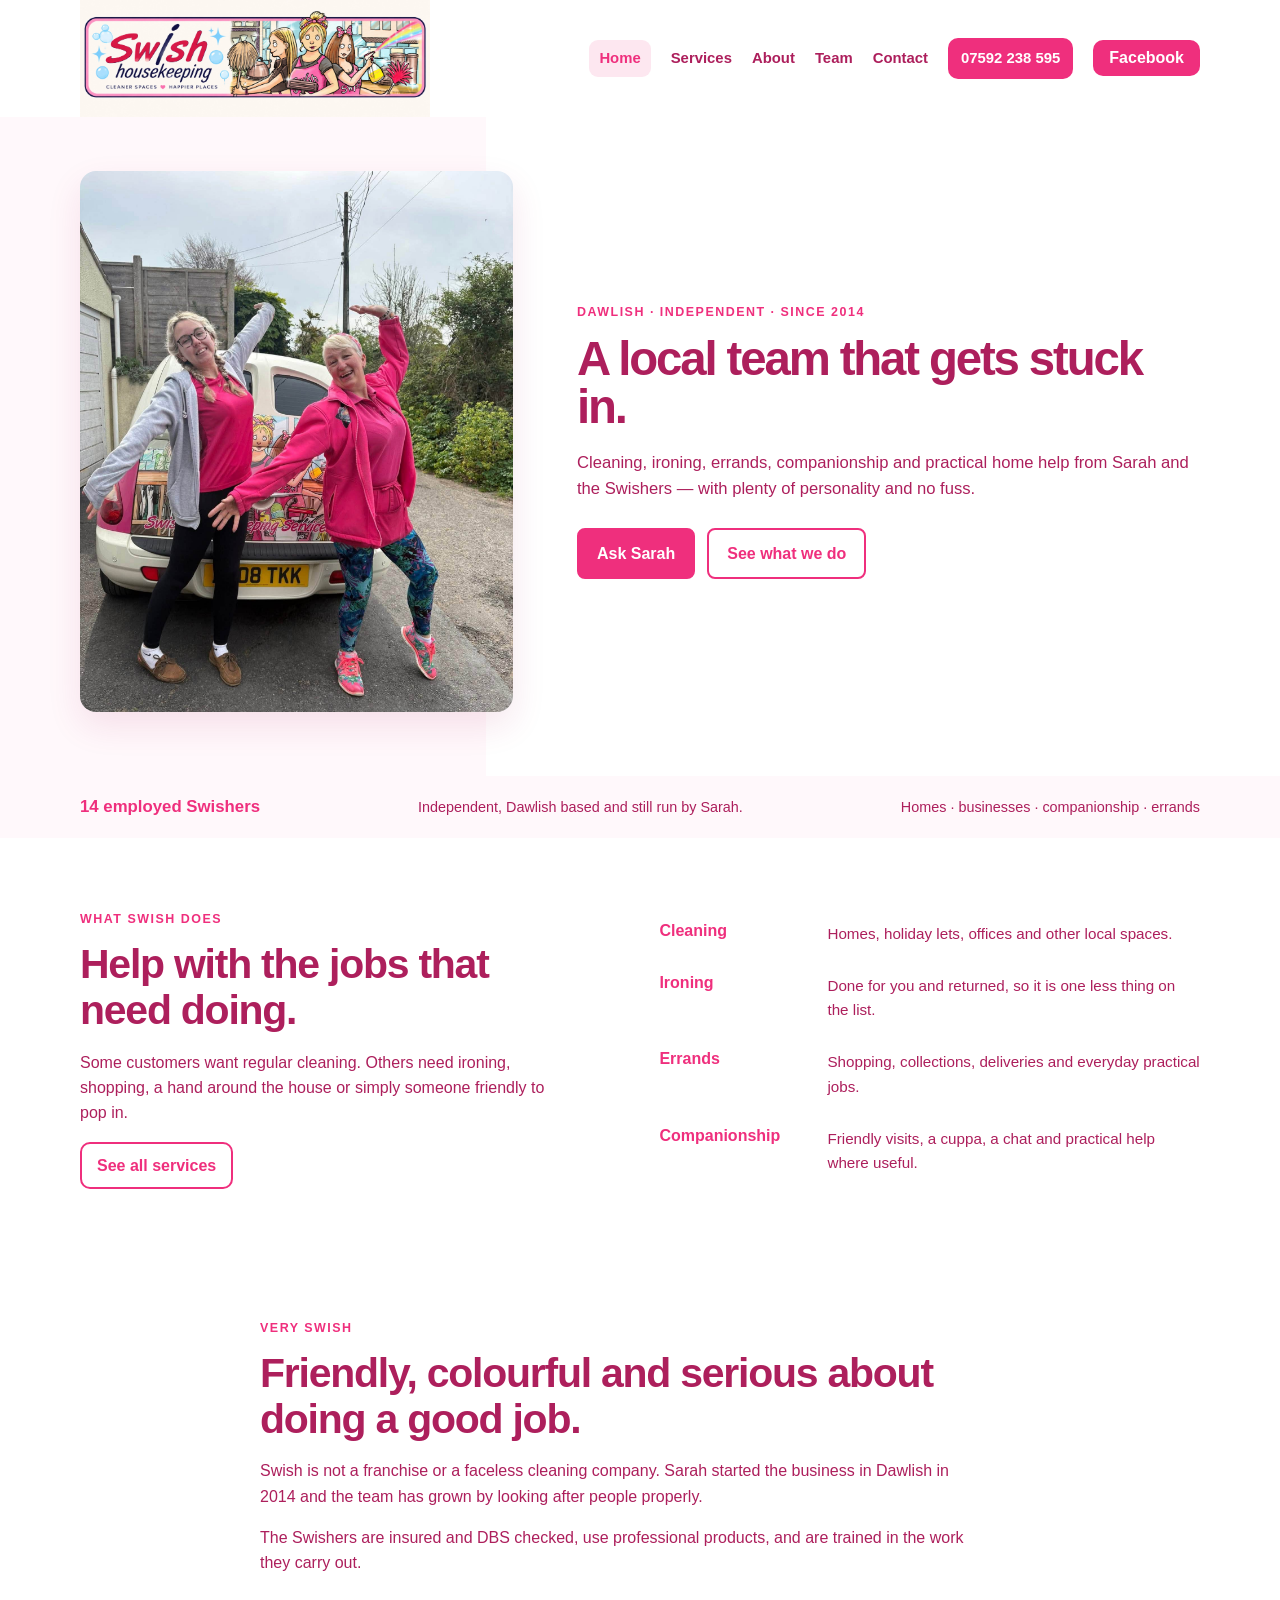
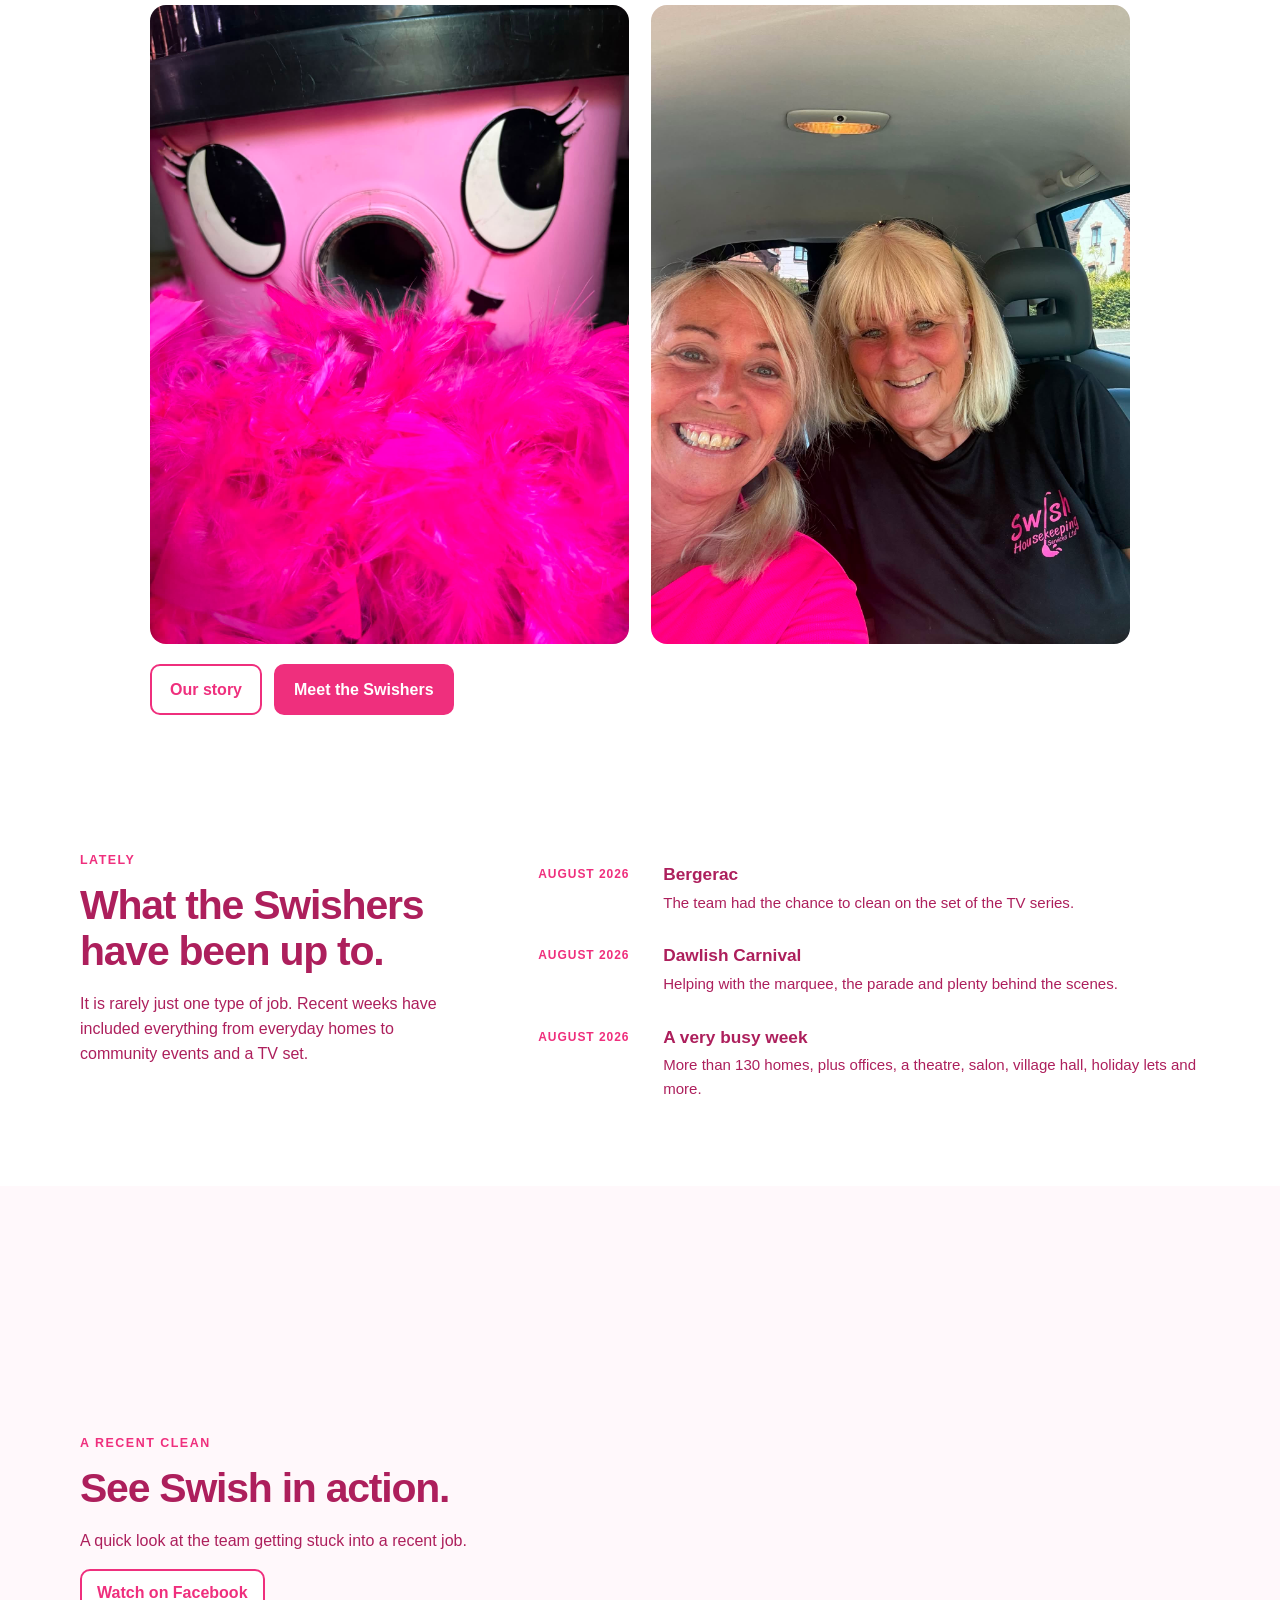
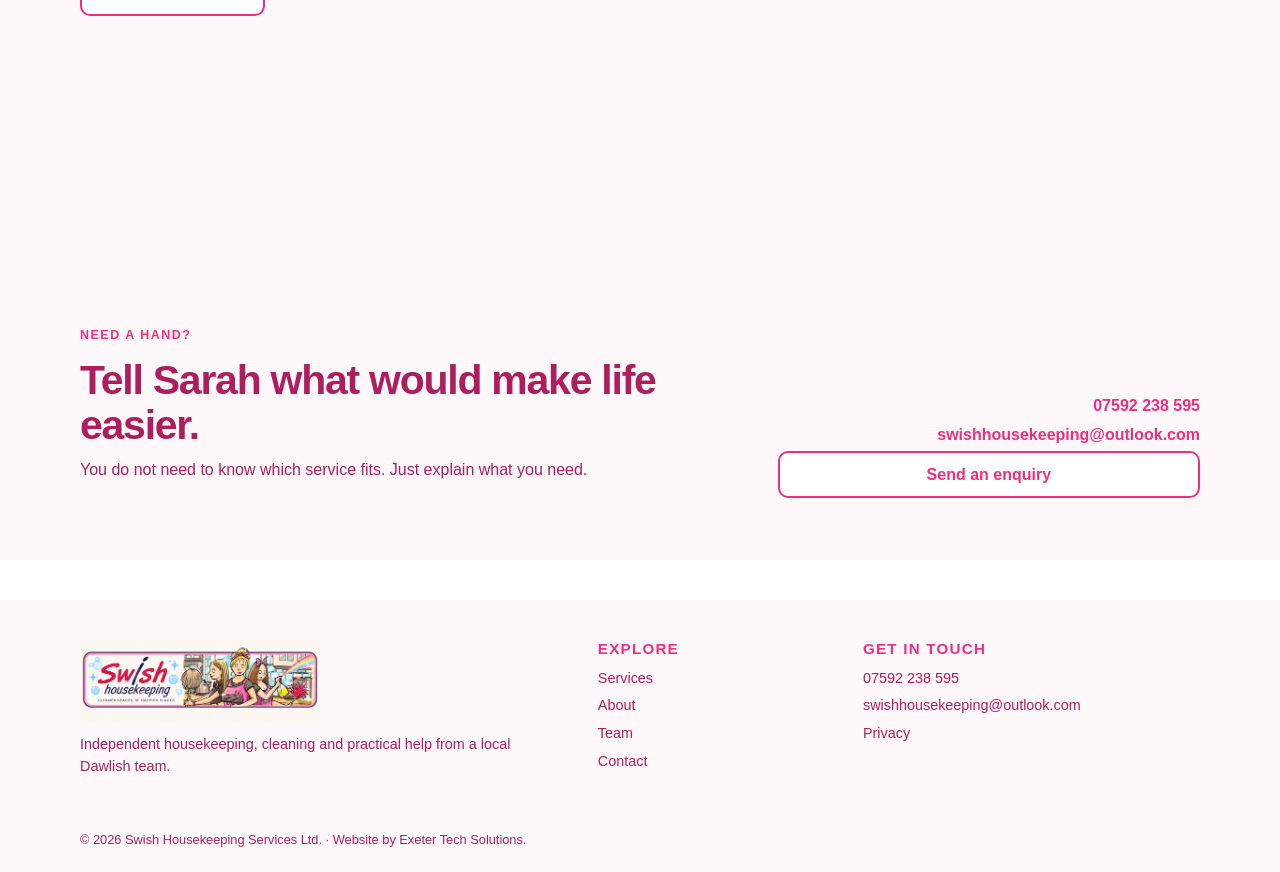
==== index.html @ 62ba0442 "Add files via upload" ====
<!doctype html><html lang="en-GB"><head><meta charset="utf-8"><meta name="viewport" content="width=device-width,initial-scale=1"><title>Swish Housekeeping | Dawlish cleaning and home help</title><meta name="description" content="Independent Dawlish housekeeping, cleaning, ironing, errands and practical home help from Sarah and the Swish team."><meta name="theme-color" content="#ef2f7d"><link rel="icon" href="assets/images/favicon.jpg" type="image/jpeg"><link rel="stylesheet" href="assets/css/styles.css?v=21"></head><body><a class="skip-link" href="#main">Skip to main content</a>
<header class="site-header"><div class="container nav-wrap"><a class="brand-mark" href="index.html" aria-label="Swish Housekeeping home"><img src="assets/images/swish-header-logo.jpg" alt="Swish Housekeeping"></a><button class="nav-toggle" type="button" aria-controls="main-menu" aria-expanded="false">Menu</button><nav class="nav-links" id="main-menu"><a aria-current="page" href="index.html">Home</a><a href="services.html">Services</a><a href="about.html">About</a><a href="team.html">Team</a><a href="contact.html">Contact</a><a class="call" href="tel:07592238595">07592 238 595</a><a class="facebook-nav" href="https://www.facebook.com/profile.php?id=100063572981256" target="_blank" rel="noopener" aria-label="Swish Housekeeping on Facebook" title="Facebook">Facebook</a></nav></div></header>
<main id="main">
<section class="hero"><div class="container hero-grid"><div class="hero-photo-wrap"><img class="hero-photo" src="assets/images/team-van.png" alt="Two Swish Housekeeping team members smiling beside the Swish van"></div><div class="hero-copy-panel"><span class="eyebrow editable">Dawlish · independent · since 2014</span><h1 class="editable">A local team that gets stuck in.</h1><p class="hero-copy editable">Cleaning, ironing, errands, companionship and practical home help from Sarah and the Swishers — with plenty of personality and no fuss.</p><div class="actions"><a class="button editable" href="contact.html">Ask Sarah</a><a class="button alt editable" href="services.html">See what we do</a></div></div></div></section>
<section class="intro-line"><div class="container intro-line-inner"><strong class="editable">14 employed Swishers</strong><span class="editable">Independent, Dawlish based and still run by Sarah.</span><span class="editable">Homes · businesses · companionship · errands</span></div></section>
<section class="section"><div class="container home-services"><div><span class="eyebrow editable">What Swish does</span><h2 class="editable">Help with the jobs that need doing.</h2><p class="editable">Some customers want regular cleaning. Others need ironing, shopping, a hand around the house or simply someone friendly to pop in.</p><a class="text-link editable" href="services.html">See all services</a></div><div class="home-services-list"><div class="home-service"><h3 class="editable">Cleaning</h3><p class="editable">Homes, holiday lets, offices and other local spaces.</p></div><div class="home-service"><h3 class="editable">Ironing</h3><p class="editable">Done for you and returned, so it is one less thing on the list.</p></div><div class="home-service"><h3 class="editable">Errands</h3><p class="editable">Shopping, collections, deliveries and everyday practical jobs.</p></div><div class="home-service"><h3 class="editable">Companionship</h3><p class="editable">Friendly visits, a cuppa, a chat and practical help where useful.</p></div></div></div></section>
<section class="personality-band"><div class="container personality-intro"><span class="eyebrow editable">Very Swish</span><h2 class="editable">Friendly, colourful and serious about doing a good job.</h2><p class="editable">Swish is not a franchise or a faceless cleaning company. Sarah started the business in Dawlish in 2014 and the team has grown by looking after people properly.</p><p class="editable">The Swishers are insured and DBS checked, use professional products, and are trained in the work they carry out.</p></div><div class="container personality-photo-pair"><figure><img src="assets/images/home-hoover-v18.jpg" alt="Swish Housekeeping's playful pink hoover character"></figure><figure><img src="assets/images/home-team-car-v18.jpg" alt="Two Swish Housekeeping team members smiling together"></figure></div><div class="container personality-actions"><a class="button alt editable" href="about.html">Our story</a><a class="button editable" href="team.html">Meet the Swishers</a></div></section>
<section class="section"><div class="container recent-wrap"><div><span class="eyebrow editable">Lately</span><h2 class="editable">What the Swishers have been up to.</h2><p class="editable">It is rarely just one type of job. Recent weeks have included everything from everyday homes to community events and a TV set.</p></div><div class="recent-list"><div class="recent-item"><time datetime="2026-08-24">August 2026</time><div><h3 class="editable">Bergerac</h3><p class="editable">The team had the chance to clean on the set of the TV series.</p></div></div><div class="recent-item"><time datetime="2026-08-21">August 2026</time><div><h3 class="editable">Dawlish Carnival</h3><p class="editable">Helping with the marquee, the parade and plenty behind the scenes.</p></div></div><div class="recent-item"><time datetime="2026-08-07">August 2026</time><div><h3 class="editable">A very busy week</h3><p class="editable">More than 130 homes, plus offices, a theatre, salon, village hall, holiday lets and more.</p></div></div></div></div></section>
<section class="section soft"><div class="container video-feature"><div><span class="eyebrow editable">A recent clean</span><h2 class="editable">See Swish in action.</h2><p class="editable">A quick look at the team getting stuck into a recent job.</p><a class="text-link" href="https://www.facebook.com/reel/1741306253791441" target="_blank" rel="noopener">Watch on Facebook</a></div><div class="video-frame"><iframe title="Swish Housekeeping recent clean on Facebook" src="https://www.facebook.com/plugins/video.php?href=https%3A%2F%2Fwww.facebook.com%2Freel%2F1741306253791441&show_text=false&width=500" loading="lazy" allow="autoplay; clipboard-write; encrypted-media; picture-in-picture; web-share" allowfullscreen></iframe></div></div></section>

<section class="home-contact"><div class="container home-contact-inner"><div><span class="eyebrow editable">Need a hand?</span><h2 class="editable">Tell Sarah what would make life easier.</h2><p class="editable">You do not need to know which service fits. Just explain what you need.</p></div><div class="home-contact-links"><a href="tel:07592238595">07592 238 595</a><a href="mailto:swishhousekeeping@outlook.com">swishhousekeeping@outlook.com</a><a class="text-link" href="contact.html">Send an enquiry</a></div></div></section>
</main><footer class="footer"><div class="container"><div class="footer-grid"><div><img class="footer-logo" src="assets/images/swish-header-logo.jpg" alt="Swish Housekeeping"><p>Independent housekeeping, cleaning and practical help from a local Dawlish team.</p></div><div><h2>Explore</h2><a href="services.html">Services</a><a href="about.html">About</a><a href="team.html">Team</a><a href="contact.html">Contact</a></div><div><h2>Get in touch</h2><a href="tel:07592238595">07592 238 595</a><a href="mailto:swishhousekeeping@outlook.com">swishhousekeeping@outlook.com</a><a href="privacy.html">Privacy</a></div></div><div class="subfooter">© <span class="year"></span> Swish Housekeeping Services Ltd. · Website by Exeter Tech Solutions.</div></div></footer><script src="assets/js/main.js"></script></body></html>
---- assets/css/styles.css ----
:root{
  --pink:#ef2f7d;
  --pink-deep:#ad1f5c;
  --pink-soft:#fde7f0;
  --pink-wash:#fff8fb;
  --white:#fff;
}
*{box-sizing:border-box}
html{scroll-behavior:smooth}
body{margin:0;background:#fff;color:var(--pink-deep);font-family:Arial,Helvetica,sans-serif;font-size:16px;line-height:1.58}
img{display:block;max-width:100%}
a{color:inherit}
button,input,select,textarea{font:inherit}
.container{width:min(1120px,calc(100% - 36px));margin:auto}
.skip-link{position:absolute;left:-9999px;top:0;background:#fff;color:var(--pink-deep);padding:.7rem 1rem;z-index:999}.skip-link:focus{left:1rem;top:1rem}

/* Header — deliberately simple and local rather than app-like */
.site-header{background:#fff;border-bottom:3px solid var(--pink)}
.nav-wrap{min-height:96px;display:flex;align-items:center;gap:34px}
.brand-mark{width:350px;max-width:36vw;flex:none}
.brand-mark img{width:100%;height:auto}
.nav-toggle{display:none;margin-left:auto;background:#fff;color:var(--pink-deep);border:2px solid var(--pink);padding:8px 11px;font-weight:700}
.nav-links{margin-left:auto;display:flex;align-items:center;gap:20px}
.nav-links a{font-size:.93rem;font-weight:700;text-decoration:none;padding:7px 0;position:relative}
.nav-links a:not(.call)::after{content:"";position:absolute;left:0;right:100%;bottom:0;height:2px;background:var(--pink);transition:right .18s ease}
.nav-links a:hover::after,.nav-links a[aria-current="page"]::after{right:0}
.nav-links .call{border-left:2px solid var(--pink);padding-left:20px;color:var(--pink)}

/* Shared type */
h1,h2,h3,p{margin-top:0}
h1,h2,h3{line-height:1.12;color:var(--pink-deep)}
h1{font-size:clamp(2.45rem,5vw,5.4rem);letter-spacing:-.045em;margin-bottom:20px}
h2{font-size:clamp(1.8rem,3.2vw,3.2rem);letter-spacing:-.03em;margin-bottom:16px}
h3{font-size:1.08rem;margin-bottom:6px}
p{margin-bottom:1rem}
.eyebrow{display:block;color:var(--pink);font-size:.78rem;font-weight:800;letter-spacing:.12em;text-transform:uppercase;margin-bottom:12px}
.text-link{display:inline-block;color:var(--pink);font-weight:800;text-decoration:none;border-bottom:2px solid var(--pink);padding-bottom:2px}
.text-link:hover{color:var(--pink-deep);border-color:var(--pink-deep)}
.button{display:inline-block;background:var(--pink);color:#fff;text-decoration:none;border:2px solid var(--pink);padding:11px 18px;font-weight:800;border-radius:0;box-shadow:none;cursor:pointer}
.button:hover{background:var(--pink-deep);border-color:var(--pink-deep)}
.button.alt{background:#fff;color:var(--pink);border-color:var(--pink)}
.actions{display:flex;flex-wrap:wrap;gap:12px;margin-top:22px}
.section{padding:72px 0}
.section.soft{background:var(--pink-wash)}
.section-rule{border-top:3px solid var(--pink)}

/* Homepage */
.hero{padding:68px 0 58px}
.hero-grid{display:grid;grid-template-columns:minmax(0,1.05fr) minmax(380px,.95fr);gap:62px;align-items:center}
.hero-copy{max-width:650px;font-size:1.05rem}
.hero-photo-wrap{position:relative;padding:0 0 28px 30px}
.hero-photo-wrap::before{content:"";position:absolute;left:0;bottom:0;width:76%;height:72%;background:var(--pink-soft);z-index:0}
.hero-photo{position:relative;z-index:1;width:100%;aspect-ratio:4/5;object-fit:cover;object-position:center 30%}
.hero-note{position:absolute;right:-14px;bottom:2px;z-index:2;background:#fff;color:var(--pink);border-bottom:4px solid var(--pink);padding:12px 14px;font-size:.83rem;font-weight:800;max-width:210px;transform:rotate(-1deg)}

.intro-line{padding:22px 0;border-top:1px solid var(--pink-soft);border-bottom:1px solid var(--pink-soft)}
.intro-line-inner{display:flex;gap:28px;justify-content:space-between;align-items:center}
.intro-line strong{font-size:1.05rem;color:var(--pink)}
.intro-line span{font-size:.9rem}

.home-services{display:grid;grid-template-columns:.78fr 1.22fr;gap:72px;align-items:start}
.home-services-list{border-top:3px solid var(--pink)}
.home-service{display:grid;grid-template-columns:150px 1fr;gap:18px;padding:18px 0;border-bottom:1px solid var(--pink-soft)}
.home-service h3{color:var(--pink);font-size:1rem}
.home-service p{margin:0;font-size:.95rem}

.personality-band{padding:0 0 72px}
.personality-grid{display:grid;grid-template-columns:1.15fr .85fr;gap:22px;align-items:stretch}
.personality-main img{width:100%;height:100%;min-height:520px;object-fit:cover;object-position:center 28%}
.personality-copy{background:var(--pink);color:#fff;padding:44px;display:flex;flex-direction:column;justify-content:center}
.personality-copy h2,.personality-copy p,.personality-copy .eyebrow{color:#fff}
.personality-copy .text-link{color:#fff;border-color:#fff;align-self:flex-start}

.recent-wrap{display:grid;grid-template-columns:1fr 1.4fr;gap:64px}
.recent-list{border-top:3px solid var(--pink)}
.recent-item{display:grid;grid-template-columns:105px 1fr;gap:20px;padding:20px 0;border-bottom:1px solid var(--pink-soft)}
.recent-item time{font-size:.75rem;text-transform:uppercase;letter-spacing:.08em;color:var(--pink);font-weight:800}
.recent-item p{margin:0;font-size:.94rem}

.video-feature{display:grid;grid-template-columns:1fr 1fr;gap:54px;align-items:center}
.video-frame{max-width:360px;margin-left:auto}
.video-frame iframe{display:block;width:100%;aspect-ratio:9/16;border:0}

.home-photos{display:grid;grid-template-columns:1.2fr .8fr .8fr;gap:12px;align-items:stretch}
.home-photos figure{margin:0;overflow:hidden}
.home-photos img{width:100%;height:360px;object-fit:cover;object-position:center 24%}
.home-photos figure:first-child img{height:100%;min-height:360px}
.home-photos-copy{margin-top:22px;display:flex;justify-content:space-between;align-items:center;gap:24px}
.home-photos-copy p{margin:0;max-width:640px}

.home-contact{padding:62px 0;border-top:3px solid var(--pink)}
.home-contact-inner{display:grid;grid-template-columns:1fr auto;gap:40px;align-items:end}
.home-contact h2{max-width:760px;margin-bottom:8px}
.home-contact-links{display:flex;flex-direction:column;gap:4px;text-align:right;font-weight:800}
.home-contact-links a{text-decoration:none;color:var(--pink)}

/* Inner pages: editorial, not boxed */
.page-intro{padding:66px 0 34px}
.page-intro .container{display:grid;grid-template-columns:190px 1fr;gap:48px}
.page-intro .eyebrow{margin-top:10px}
.page-intro h1{font-size:clamp(2.6rem,5vw,5rem);max-width:900px}
.page-intro p{font-size:1.02rem;max-width:720px}

.services-layout{display:grid;grid-template-columns:1fr 1fr;gap:70px}
.service-group{border-top:3px solid var(--pink);padding-top:16px}
.service-row{display:grid;grid-template-columns:165px 1fr;gap:18px;padding:18px 0;border-bottom:1px solid var(--pink-soft)}
.service-row h3{font-size:1rem;color:var(--pink)}
.service-row p{margin:0;font-size:.94rem}
.companion-story{display:grid;grid-template-columns:.9fr 1.1fr;gap:60px;align-items:center}
.companion-story img{width:100%;height:520px;object-fit:cover;object-position:center 24%}
.companion-copy{border-left:4px solid var(--pink);padding-left:26px}
.companion-copy ul{padding-left:1.1rem;margin-bottom:0}
.companion-copy li{margin:.45rem 0}

.about-story{display:grid;grid-template-columns:1.15fr .85fr;gap:68px;align-items:start}
.about-story img{width:100%;height:560px;object-fit:cover;object-position:center 25%}
.about-copy{padding-top:18px}
.about-copy p{font-size:1.02rem}
.standards-wrap{display:grid;grid-template-columns:.9fr 1.1fr;gap:70px}
.standards-list{border-top:3px solid var(--pink)}
.standard{padding:15px 0;border-bottom:1px solid var(--pink-soft)}
.standard strong{display:block;color:var(--pink);font-size:.95rem;margin-bottom:3px}
.standard span{font-size:.92rem}
.story-notes{display:grid;gap:28px}
.story-note{border-left:4px solid var(--pink);padding-left:20px}
.story-note strong{display:block;color:var(--pink);font-size:.78rem;text-transform:uppercase;letter-spacing:.1em;margin-bottom:6px}

.team-lead{display:grid;grid-template-columns:1fr .72fr;gap:70px;align-items:end;padding-bottom:36px}
.team-lead-photo img{width:100%;height:430px;object-fit:cover;object-position:center 20%}
.team-grid{display:grid;grid-template-columns:repeat(3,minmax(0,1fr));gap:34px 24px}
.team-person{margin:0}
.team-person img{width:100%;aspect-ratio:4/5;object-fit:cover;object-position:center 18%}
.team-person figcaption{padding-top:9px;font-size:.96rem;font-weight:800;color:var(--pink)}
.team-person:nth-child(3n+2){padding-top:36px}
.team-join{display:grid;grid-template-columns:1fr 1fr;gap:54px;align-items:center;border-top:3px solid var(--pink);padding-top:30px}
.team-join img{width:100%;height:400px;object-fit:cover;object-position:center 24%}

.contact-main{display:grid;grid-template-columns:.85fr 1.15fr;gap:80px;align-items:start}
.contact-details{border-top:3px solid var(--pink);padding-top:18px}
.contact-details h2{font-size:1.35rem;margin-bottom:5px}
.contact-details a{display:block;color:var(--pink);font-weight:800;text-decoration:none;font-size:1.05rem;margin-bottom:20px}
.contact-details p{font-size:.94rem}
.form-wrap{border-left:4px solid var(--pink);padding-left:30px}
.form{display:grid;gap:14px}.form label{display:grid;gap:6px;font-weight:700;font-size:.9rem}.form input,.form select,.form textarea{width:100%;border:0;border-bottom:2px solid var(--pink-soft);padding:11px 2px;color:var(--pink-deep);background:#fff;border-radius:0}.form input:focus,.form select:focus,.form textarea:focus{outline:none;border-color:var(--pink)}.form textarea{min-height:130px;resize:vertical}.form-note{font-size:.82rem}

.legal{max-width:820px}.legal h2{font-size:1.5rem;margin-top:28px}

/* Footer */
.footer{border-top:3px solid var(--pink);padding:40px 0 22px;margin-top:40px;background:#fff}
.footer-grid{display:grid;grid-template-columns:1.4fr .65fr 1fr;gap:46px}
.footer-logo{width:240px;margin-bottom:12px}
.footer p,.footer a{font-size:.9rem}.footer a{display:block;text-decoration:none;margin:5px 0}.footer h2{font-size:.95rem;color:var(--pink);margin-bottom:9px;text-transform:uppercase;letter-spacing:.08em}.subfooter{margin-top:28px;padding-top:16px;border-top:1px solid var(--pink-soft);font-size:.8rem}

@media(max-width:900px){
  .nav-wrap{min-height:82px}.brand-mark{width:270px;max-width:58vw}.nav-toggle{display:block}.nav-links{display:none;position:absolute;top:82px;left:18px;right:18px;background:#fff;border:2px solid var(--pink);padding:12px;flex-direction:column;align-items:stretch;gap:0;z-index:30}.nav-links.open{display:flex}.nav-links a{padding:10px;text-align:center}.nav-links .call{border-left:0;border-top:1px solid var(--pink-soft);padding-left:10px}
  .hero-grid,.home-services,.personality-grid,.recent-wrap,.video-feature,.services-layout,.companion-story,.about-story,.standards-wrap,.team-lead,.team-join,.contact-main{grid-template-columns:1fr}
  .hero-grid{gap:42px}.hero-photo-wrap{max-width:650px}.page-intro .container{grid-template-columns:1fr;gap:8px}.page-intro .eyebrow{margin-top:0}.home-photos{grid-template-columns:1fr 1fr}.home-photos figure:first-child{grid-column:span 2}.video-frame{margin:0;max-width:420px}.team-grid{grid-template-columns:repeat(2,minmax(0,1fr))}.team-person:nth-child(3n+2){padding-top:0}.team-person:nth-child(even){padding-top:28px}.footer-grid{grid-template-columns:1fr 1fr}.footer-grid>div:first-child{grid-column:span 2}.home-contact-inner{grid-template-columns:1fr}.home-contact-links{text-align:left}
}
@media(max-width:620px){
  body{font-size:15px}.container{width:min(100% - 24px,1120px)}.brand-mark{width:220px}.section{padding:52px 0}.hero{padding:46px 0 40px}.hero-grid{grid-template-columns:1fr;gap:32px}.hero-photo-wrap{padding-left:18px;padding-bottom:18px}.hero-note{right:-2px}.intro-line-inner{align-items:flex-start;flex-direction:column;gap:8px}.home-service,.service-row{grid-template-columns:1fr;gap:5px}.personality-copy{padding:30px}.recent-item{grid-template-columns:1fr;gap:5px}.home-photos{grid-template-columns:1fr}.home-photos figure:first-child{grid-column:auto}.home-photos img,.home-photos figure:first-child img{height:auto;min-height:0}.home-photos-copy{align-items:flex-start;flex-direction:column}.companion-story img,.about-story img,.team-lead-photo img,.team-join img{height:auto}.team-grid{grid-template-columns:1fr 1fr;gap:26px 12px}.team-person:nth-child(even){padding-top:18px}.contact-main{gap:48px}.form-wrap{padding-left:18px}.footer-grid{grid-template-columns:1fr}.footer-grid>div:first-child{grid-column:auto}
}


/* v12 polish — softer, friendlier and less line-heavy */
.text-link{
  display:inline-flex;
  align-items:center;
  justify-content:center;
  gap:7px;
  color:var(--pink);
  background:#fff;
  border:2px solid var(--pink);
  border-radius:10px;
  padding:9px 15px;
  font-weight:800;
  text-decoration:none;
}
.text-link:hover{background:var(--pink);color:#fff;border-color:var(--pink)}
.button{border-radius:10px;padding:11px 18px}
.button.alt{background:#fff;color:var(--pink);border-color:var(--pink)}
.actions{align-items:center}

/* Keep the header light and friendly rather than ruled */
.site-header{border-bottom:0;box-shadow:0 3px 16px rgba(239,47,125,.08)}
.nav-links a:not(.call)::after{display:none}
.nav-links a[aria-current="page"]{color:var(--pink);background:var(--pink-soft);border-radius:9px;padding:7px 10px}
.nav-links .call{border-left:0;background:var(--pink);color:#fff;padding:9px 13px;border-radius:10px}

/* Homepage */
.hero-photo-wrap{padding:0;background:transparent}
.hero-photo-wrap::before{display:none}
.hero-photo{border-radius:18px;aspect-ratio:4/5;object-position:center 28%}
.hero-note{display:none}
.intro-line{border:0;background:var(--pink-wash);padding:18px 0}
.intro-line-inner{gap:18px}
.home-services-list{border-top:0}
.home-service{border-bottom:0;padding:12px 0}
.home-service + .home-service{margin-top:4px}
.personality-main img{border-radius:16px}
.personality-copy{border-radius:16px}
.recent-list{border-top:0}
.recent-item{border-bottom:0;padding:14px 0}
.recent-item + .recent-item{margin-top:4px}
.home-contact{border-top:0;background:var(--pink-wash)}
.footer{border-top:0;background:var(--pink-wash)}
.subfooter{border-top:0;padding-top:8px}

/* Inner page intros: tighter and less formal */
.page-intro{padding:48px 0 24px}
.page-intro .container{grid-template-columns:150px 1fr;gap:30px}
.page-intro h1{font-size:clamp(2.25rem,4.2vw,4.1rem)}

/* Services: use breathing room and small pink markers instead of rules */
.services-layout{gap:54px}
.service-group{border-top:0;padding-top:0}
.service-group>.eyebrow{margin-bottom:20px}
.service-row{position:relative;display:block;border:0;padding:0 0 0 18px;margin:0 0 26px}
.service-row::before{content:"";position:absolute;left:0;top:.42rem;width:8px;height:8px;border-radius:50%;background:var(--pink)}
.service-row h3{font-size:1.02rem;margin-bottom:5px}
.service-row p{font-size:.95rem;max-width:520px}
.companion-copy{border-left:0;background:var(--pink-wash);padding:28px;border-radius:14px}
.companion-story img{border-radius:14px}

/* About: face-safe image and softer standards layout */
.about-story{align-items:center;gap:54px}
.about-story img{height:auto;aspect-ratio:4/3;object-fit:cover;object-position:center 12%;border-radius:16px}
.standards-list{border-top:0;display:grid;grid-template-columns:1fr 1fr;gap:18px 28px}
.standard{border-bottom:0;padding:0}
.story-notes{grid-template-columns:1fr 1fr;gap:20px 28px}
.story-note{border-left:0;padding-left:0}
.story-note strong{font-size:.82rem}

/* Team: compact, aligned and equal cards */
.team-section{padding-top:26px}
.team-grid{grid-template-columns:repeat(4,minmax(0,1fr));gap:22px 18px}
.team-person{margin:0;padding:0!important}
.team-person img{width:100%;aspect-ratio:4/5;object-fit:cover;object-position:center 12%;border-radius:12px;background:var(--pink-wash)}
.team-person figcaption{padding-top:7px;text-align:center;font-size:.95rem}
.team-join{border-top:0;background:var(--pink-wash);padding:28px;border-radius:16px}
.team-join img{border-radius:12px}

/* Contact: fewer rule lines */
.contact-details{border-top:0;padding-top:0}
.form-wrap{border-left:0;background:var(--pink-wash);padding:28px;border-radius:14px}
.form input,.form select,.form textarea{border:1.5px solid var(--pink-soft);border-radius:9px;padding:11px;background:#fff}
.form input:focus,.form select:focus,.form textarea:focus{border-color:var(--pink);outline:2px solid rgba(239,47,125,.08)}

@media(max-width:900px){
  .page-intro .container{grid-template-columns:1fr;gap:6px}
  .team-grid{grid-template-columns:repeat(3,minmax(0,1fr));gap:20px 14px}
  .standards-list{grid-template-columns:1fr 1fr}
  .story-notes{grid-template-columns:1fr 1fr}
  .nav-links a[aria-current="page"]{padding:10px}
}
@media(max-width:620px){
  .page-intro{padding:38px 0 18px}
  .team-grid{grid-template-columns:1fr 1fr;gap:18px 10px}
  .team-person img{aspect-ratio:4/5}
  .standards-list,.story-notes{grid-template-columns:1fr}
  .companion-copy,.form-wrap{padding:22px}
  .personality-copy{border-radius:12px}
}


/* v15 homepage composition — deliberately unlike the Exeter Tech Solutions layout */
.hero{padding:54px 0 64px;background:linear-gradient(90deg,var(--pink-wash) 0 38%,#fff 38% 100%)}
.hero-grid{grid-template-columns:minmax(330px,.88fr) minmax(0,1.12fr);gap:78px;align-items:center}
.hero-photo-wrap{max-width:470px;justify-self:start;position:relative}
.hero-photo-wrap::after{content:"";position:absolute;z-index:-1;left:-18px;bottom:-18px;width:88%;height:88%;background:var(--pink-soft);border-radius:22px}
.hero-photo{aspect-ratio:4/5;border-radius:16px;object-fit:cover;object-position:center 24%;box-shadow:0 14px 34px rgba(173,31,92,.11)}
.hero-copy-panel{max-width:560px;padding:18px 0 18px 6px}
.hero-copy-panel h1{font-size:clamp(2.55rem,4.5vw,4.9rem);max-width:9.5ch;margin-bottom:18px}
.hero-copy{max-width:520px;font-size:1.04rem}
.hero-copy-panel .actions{margin-top:26px}
.hero-copy-panel .button,.hero-copy-panel .text-link{border-radius:8px}

/* Keep the rest of the homepage from falling into a mirrored template rhythm */
.home-services{grid-template-columns:1fr 1.1fr;gap:88px}
.personality-grid{grid-template-columns:.92fr 1.08fr;gap:48px;align-items:center}
.personality-main{order:2}
.personality-copy{order:1;padding:18px 0;background:transparent}
.recent-wrap{grid-template-columns:.72fr 1.28fr;gap:86px}
.video-feature{grid-template-columns:1.12fr .88fr;gap:70px;align-items:center}
.home-contact-inner{grid-template-columns:1.2fr .8fr;gap:64px}

@media(max-width:900px){
  .hero{background:var(--pink-wash)}
  .hero-grid{grid-template-columns:1fr;gap:34px}
  .hero-photo-wrap{max-width:560px;justify-self:center}
  .hero-copy-panel{max-width:680px;padding:0}
  .hero-copy-panel h1{max-width:none}
  .personality-main,.personality-copy{order:initial}
}
@media(max-width:620px){
  .hero{padding:34px 0 46px}
  .hero-photo-wrap{max-width:100%}
  .hero-photo-wrap::after{left:-10px;bottom:-10px}
  .hero-copy-panel h1{font-size:clamp(2.2rem,12vw,3.35rem)}
}


/* v16 homepage spacing polish */
.hero-grid{grid-template-columns:minmax(300px,.82fr) minmax(0,1.18fr);gap:64px}
.hero-copy-panel{max-width:720px;padding:14px 0}
.hero-copy-panel h1{font-size:clamp(2.45rem,3.7vw,4.2rem);max-width:700px;line-height:1.02;margin-bottom:18px}
.hero-copy{max-width:680px}
.personality-band{padding:0 0 52px}
.personality-grid{grid-template-columns:.9fr 1.1fr;gap:42px;align-items:start}
.personality-main img{height:380px;min-height:0;object-fit:cover;object-position:center 28%;border-radius:14px}
.personality-copy{justify-content:flex-start;padding:8px 0 0}
.personality-copy .actions{margin-top:20px}
@media(max-width:900px){
  .hero-grid{grid-template-columns:1fr;gap:32px}
  .hero-copy-panel{max-width:760px}
  .hero-copy-panel h1{max-width:none}
  .personality-grid{grid-template-columns:1fr;gap:24px}
  .personality-main img{height:auto;aspect-ratio:16/10}
}


/* v17 — personality photo pair and proper contact form */
.personality-band{padding:58px 0 64px;background:#fff}
.personality-intro{max-width:760px;margin-bottom:30px}
.personality-intro h2{max-width:720px}
.personality-intro p{max-width:720px}
.personality-photo-pair{display:grid;grid-template-columns:1fr 1fr;gap:28px;align-items:start}
.personality-photo-pair figure{margin:0;background:var(--pink-wash);border-radius:16px;overflow:hidden}
.personality-photo-pair img{width:100%;height:auto;object-fit:contain;display:block;border-radius:16px}
.personality-actions{display:flex;gap:12px;flex-wrap:wrap;margin-top:24px}
.form-honeypot{position:absolute!important;left:-9999px!important;width:1px!important;height:1px!important;opacity:0!important}
.form .optional{font-weight:400;font-size:.88rem}
.form-status{margin:12px 0 0;font-weight:700;color:var(--pink-deep)}
.form button:disabled{opacity:.65;cursor:wait}
@media(max-width:760px){
  .personality-photo-pair{grid-template-columns:1fr;gap:18px}
  .personality-photo-pair figure{max-width:520px}
}

/* v18 — keep the personality photos together, balanced and completely visible */
.personality-photo-pair{
  display:grid;
  grid-template-columns:repeat(2,minmax(0,1fr));
  gap:22px;
  max-width:980px;
  margin-left:auto;
  margin-right:auto;
  align-items:stretch;
}
.personality-photo-pair figure{
  margin:0;
  aspect-ratio:3 / 4;
  min-width:0;
  overflow:hidden;
  border-radius:16px;
  background:var(--pink-wash);
}
.personality-photo-pair img{
  width:100%;
  height:100%;
  object-fit:contain;
  object-position:center;
  display:block;
  border-radius:0;
}
.personality-actions{
  max-width:980px;
  margin:20px auto 0;
}
@media(max-width:760px){
  .personality-photo-pair{grid-template-columns:1fr 1fr;gap:10px}
  .personality-photo-pair figure{aspect-ratio:3 / 4;border-radius:12px}
  .personality-actions{margin-top:16px}
}

/* v19 — mobile polish for the homepage contact block */
@media(max-width:620px){
  .home-contact{
    padding:42px 0 46px;
    background:var(--pink-wash);
  }
  .home-contact-inner{
    display:block;
  }
  .home-contact h2{
    font-size:clamp(1.75rem,8vw,2.3rem);
    line-height:1.08;
    margin:7px 0 10px;
    max-width:100%;
  }
  .home-contact p{
    margin:0 0 22px;
    max-width:34rem;
  }
  .home-contact-links{
    display:grid;
    grid-template-columns:1fr;
    gap:10px;
    width:100%;
    text-align:left;
  }
  .home-contact-links a{
    display:flex;
    align-items:center;
    justify-content:center;
    min-height:48px;
    width:100%;
    padding:11px 14px;
    border:2px solid var(--pink);
    border-radius:10px;
    background:#fff;
    color:var(--pink);
    font-size:.98rem;
    line-height:1.25;
    text-align:center;
    overflow-wrap:anywhere;
    word-break:break-word;
  }
  .home-contact-links a:last-child{
    background:var(--pink);
    color:#fff;
  }
}

/* Facebook link in main navigation */
.nav-links .facebook-nav{display:inline-flex;align-items:center;justify-content:center;padding:10px 16px;border-radius:10px;background:var(--pink);color:#fff;font:inherit;font-weight:800;line-height:1;text-decoration:none;white-space:nowrap}
.nav-links .facebook-nav::after{display:none!important}
.nav-links .facebook-nav:hover{transform:translateY(-1px);filter:brightness(.96);color:#fff}
@media(max-width:760px){.nav-links .facebook-nav{width:100%;min-height:42px;border-radius:10px;margin-top:4px;background:var(--pink);color:#fff;font-size:1rem}}
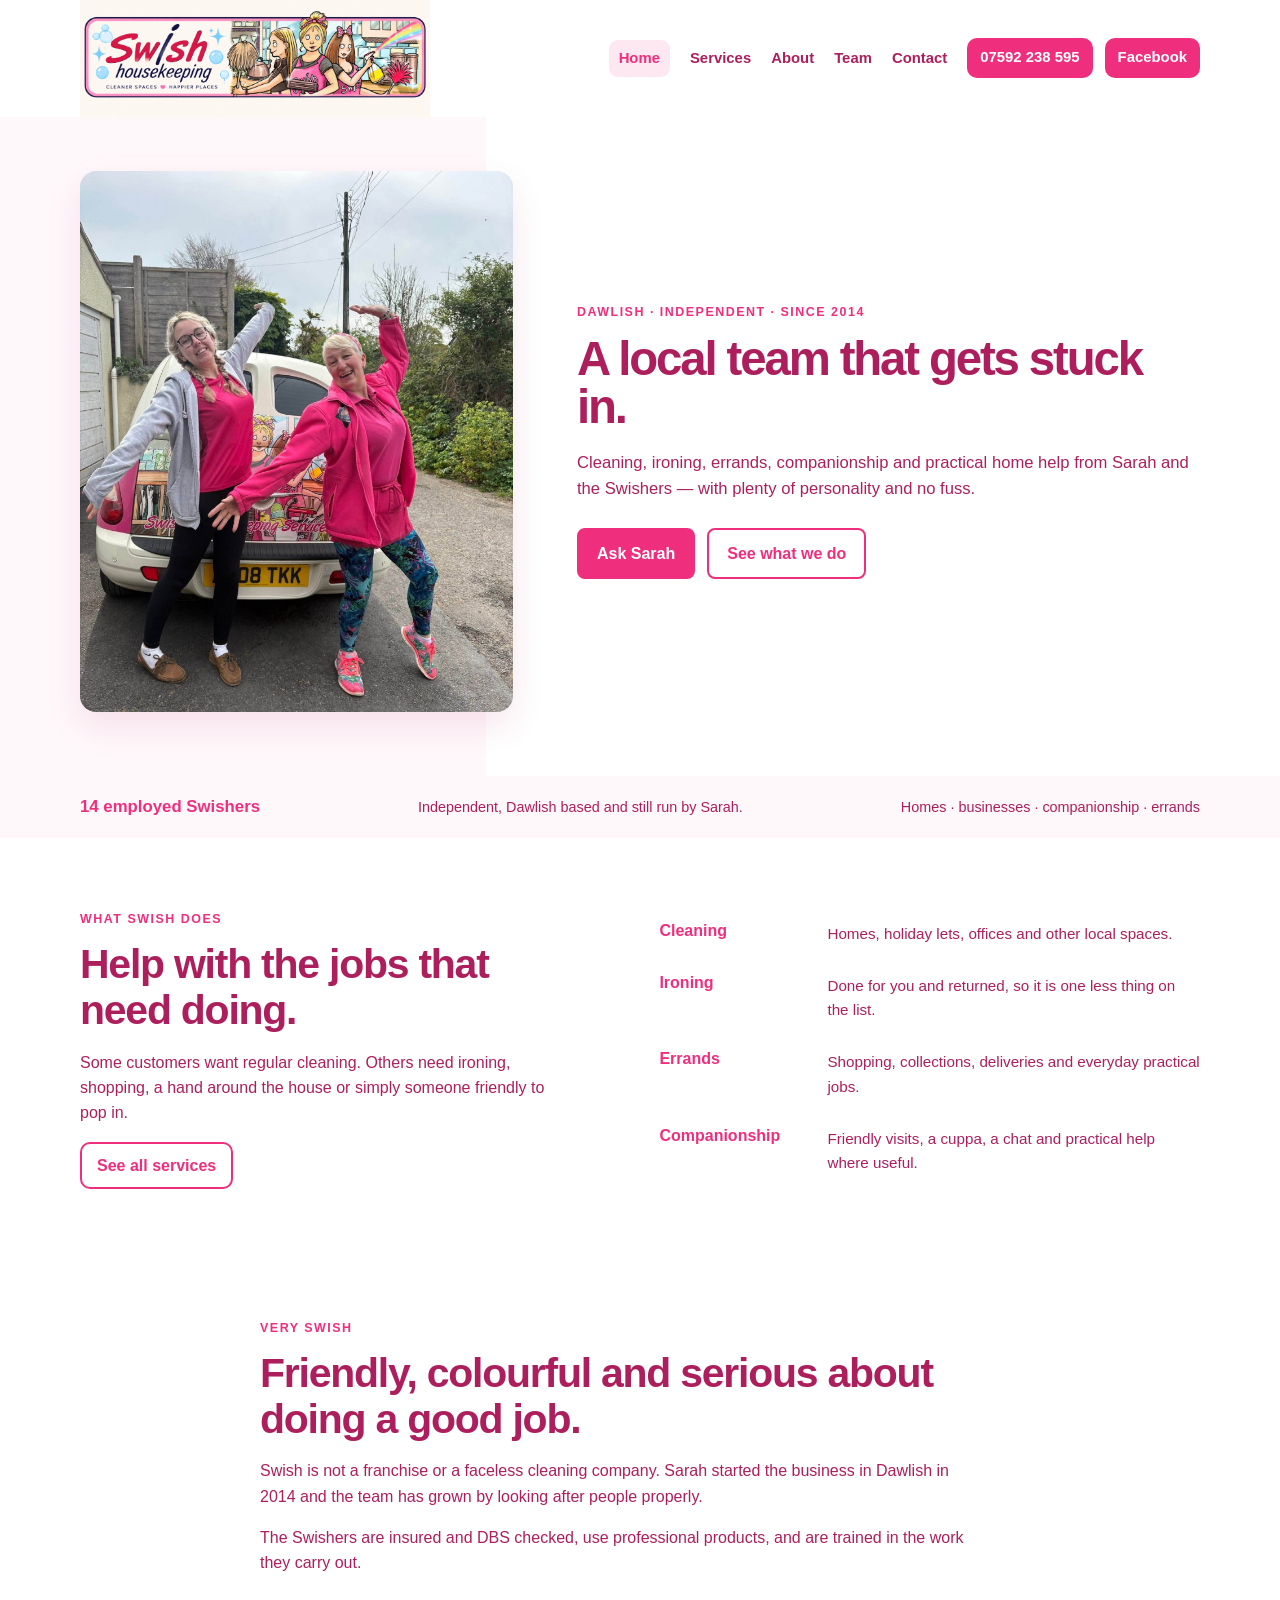
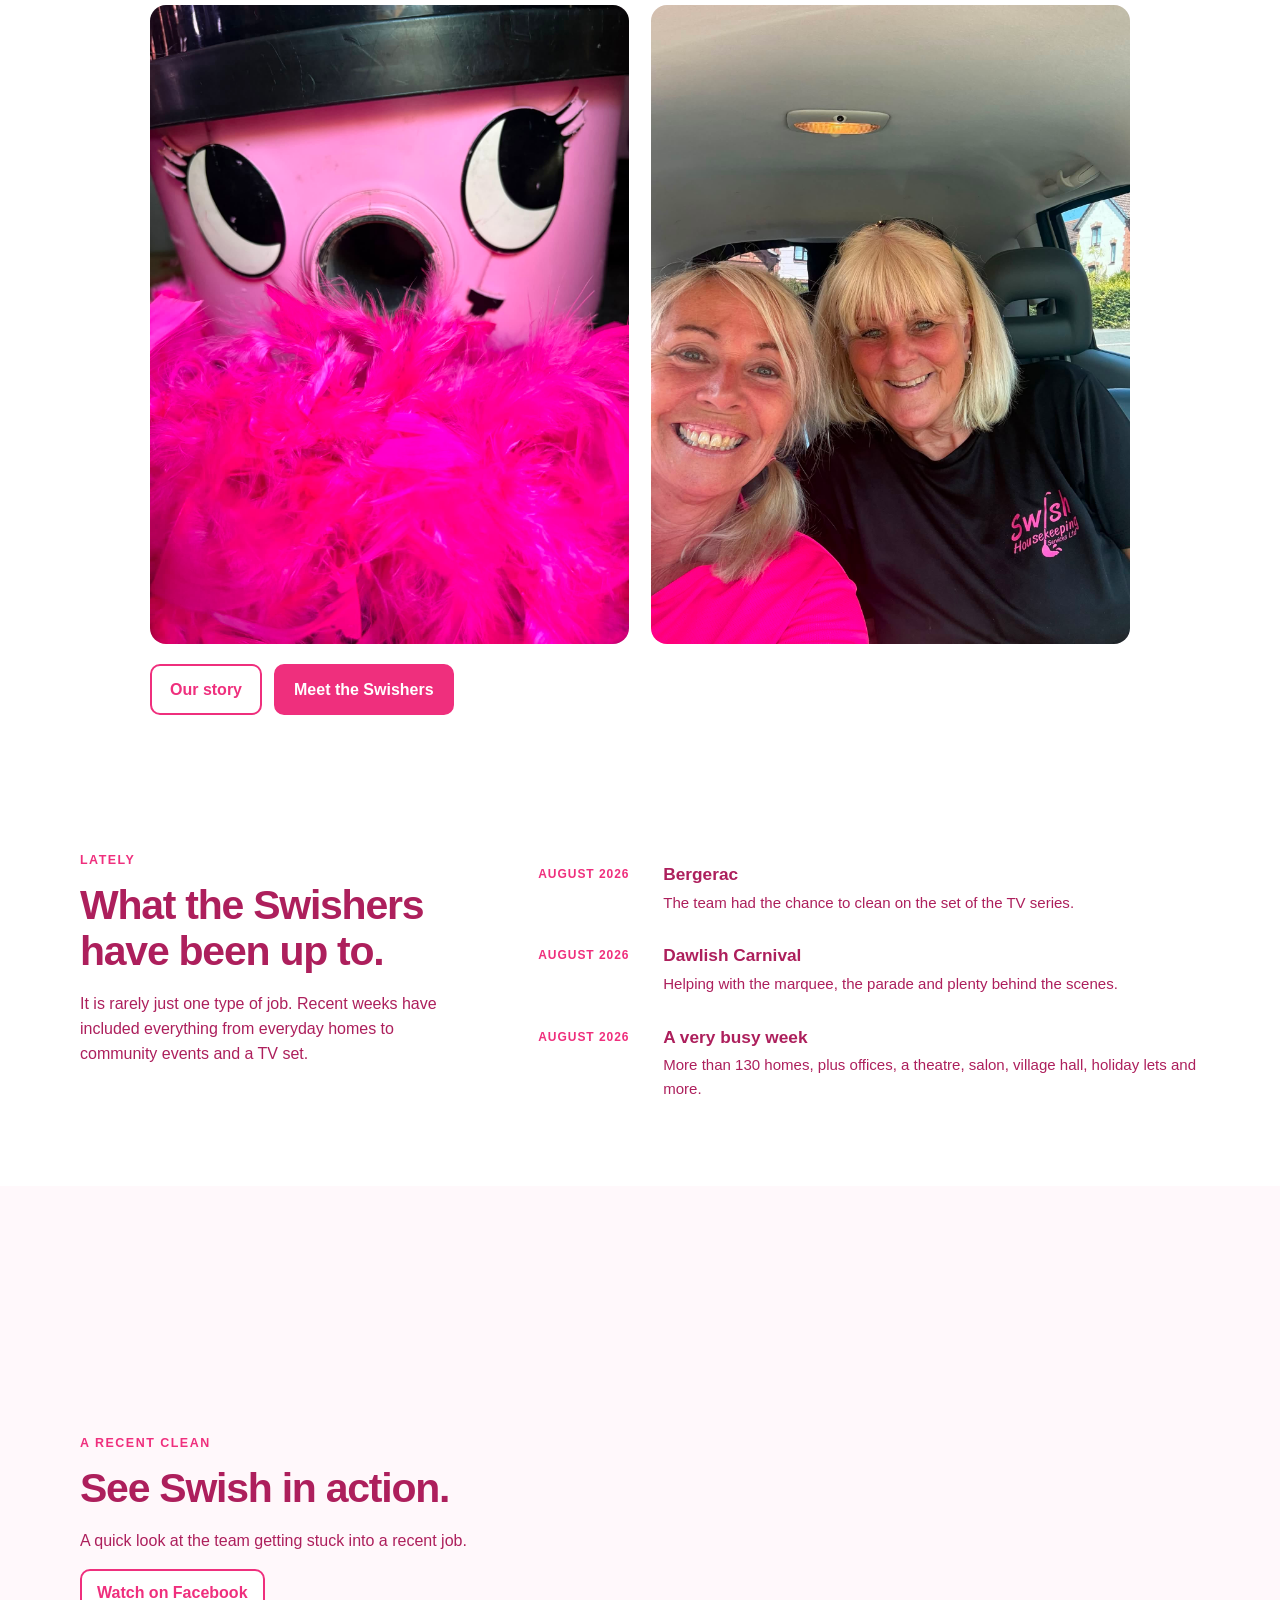
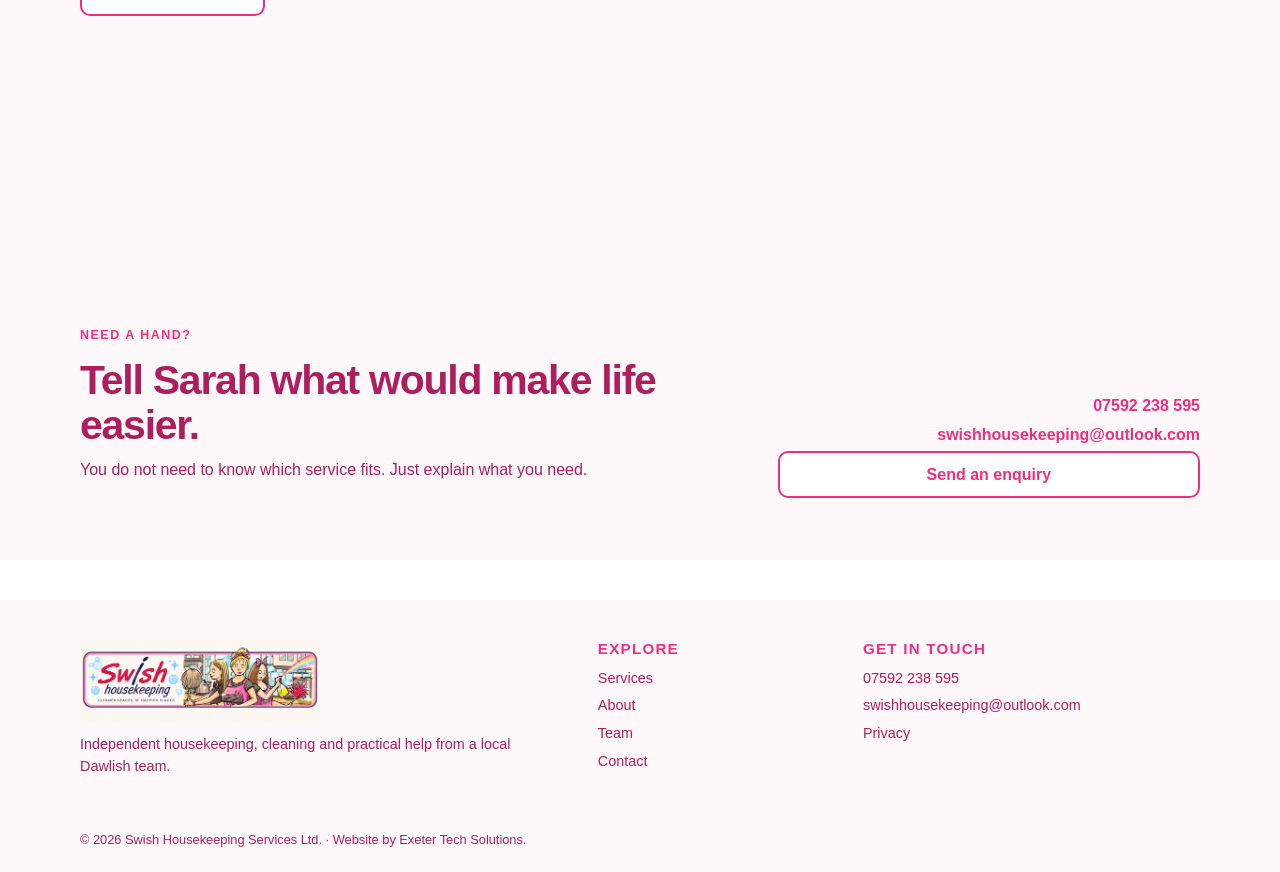
==== commit d5656a4c: "Add files via upload" ====
--- a/index.html
+++ b/index.html
@@ -1,4 +1,4 @@
-<!doctype html><html lang="en-GB"><head><meta charset="utf-8"><meta name="viewport" content="width=device-width,initial-scale=1"><title>Swish Housekeeping | Dawlish cleaning and home help</title><meta name="description" content="Independent Dawlish housekeeping, cleaning, ironing, errands and practical home help from Sarah and the Swish team."><meta name="theme-color" content="#ef2f7d"><link rel="icon" href="assets/images/favicon.jpg" type="image/jpeg"><link rel="stylesheet" href="assets/css/styles.css?v=21"></head><body><a class="skip-link" href="#main">Skip to main content</a>
+<!doctype html><html lang="en-GB"><head><meta charset="utf-8"><meta name="viewport" content="width=device-width,initial-scale=1"><title>Swish Housekeeping | Dawlish cleaning and home help</title><meta name="description" content="Independent Dawlish housekeeping, cleaning, ironing, errands and practical home help from Sarah and the Swish team."><meta name="theme-color" content="#ef2f7d"><link rel="icon" href="assets/images/favicon.jpg" type="image/jpeg"><link rel="stylesheet" href="assets/css/styles.css?v=22"></head><body><a class="skip-link" href="#main">Skip to main content</a>
 <header class="site-header"><div class="container nav-wrap"><a class="brand-mark" href="index.html" aria-label="Swish Housekeeping home"><img src="assets/images/swish-header-logo.jpg" alt="Swish Housekeeping"></a><button class="nav-toggle" type="button" aria-controls="main-menu" aria-expanded="false">Menu</button><nav class="nav-links" id="main-menu"><a aria-current="page" href="index.html">Home</a><a href="services.html">Services</a><a href="about.html">About</a><a href="team.html">Team</a><a href="contact.html">Contact</a><a class="call" href="tel:07592238595">07592 238 595</a><a class="facebook-nav" href="https://www.facebook.com/profile.php?id=100063572981256" target="_blank" rel="noopener" aria-label="Swish Housekeeping on Facebook" title="Facebook">Facebook</a></nav></div></header>
 <main id="main">
 <section class="hero"><div class="container hero-grid"><div class="hero-photo-wrap"><img class="hero-photo" src="assets/images/team-van.png" alt="Two Swish Housekeeping team members smiling beside the Swish van"></div><div class="hero-copy-panel"><span class="eyebrow editable">Dawlish · independent · since 2014</span><h1 class="editable">A local team that gets stuck in.</h1><p class="hero-copy editable">Cleaning, ironing, errands, companionship and practical home help from Sarah and the Swishers — with plenty of personality and no fuss.</p><div class="actions"><a class="button editable" href="contact.html">Ask Sarah</a><a class="button alt editable" href="services.html">See what we do</a></div></div></div></section>
--- a/assets/css/styles.css
+++ b/assets/css/styles.css
@@ -426,3 +426,35 @@
 .nav-links .facebook-nav::after{display:none!important}
 .nav-links .facebook-nav:hover{transform:translateY(-1px);filter:brightness(.96);color:#fff}
 @media(max-width:760px){.nav-links .facebook-nav{width:100%;min-height:42px;border-radius:10px;margin-top:4px;background:var(--pink);color:#fff;font-size:1rem}}
+
+/* Keep the two header contact actions visually consistent */
+.nav-links .call,
+.nav-links .facebook-nav{
+  display:inline-flex;
+  align-items:center;
+  justify-content:center;
+  min-height:40px;
+  padding:9px 13px;
+  border:0;
+  border-radius:10px;
+  background:var(--pink);
+  color:#fff;
+  font-size:.93rem;
+  font-weight:700;
+  line-height:1.2;
+  text-decoration:none;
+  white-space:nowrap;
+}
+.nav-links .facebook-nav{margin-left:-8px}
+.nav-links .call:hover,
+.nav-links .facebook-nav:hover{color:#fff;filter:brightness(.96)}
+@media(max-width:760px){
+  .nav-links .call,
+  .nav-links .facebook-nav{
+    width:100%;
+    min-height:42px;
+    margin:4px 0 0;
+    padding:10px 13px;
+    font-size:.93rem;
+  }
+}
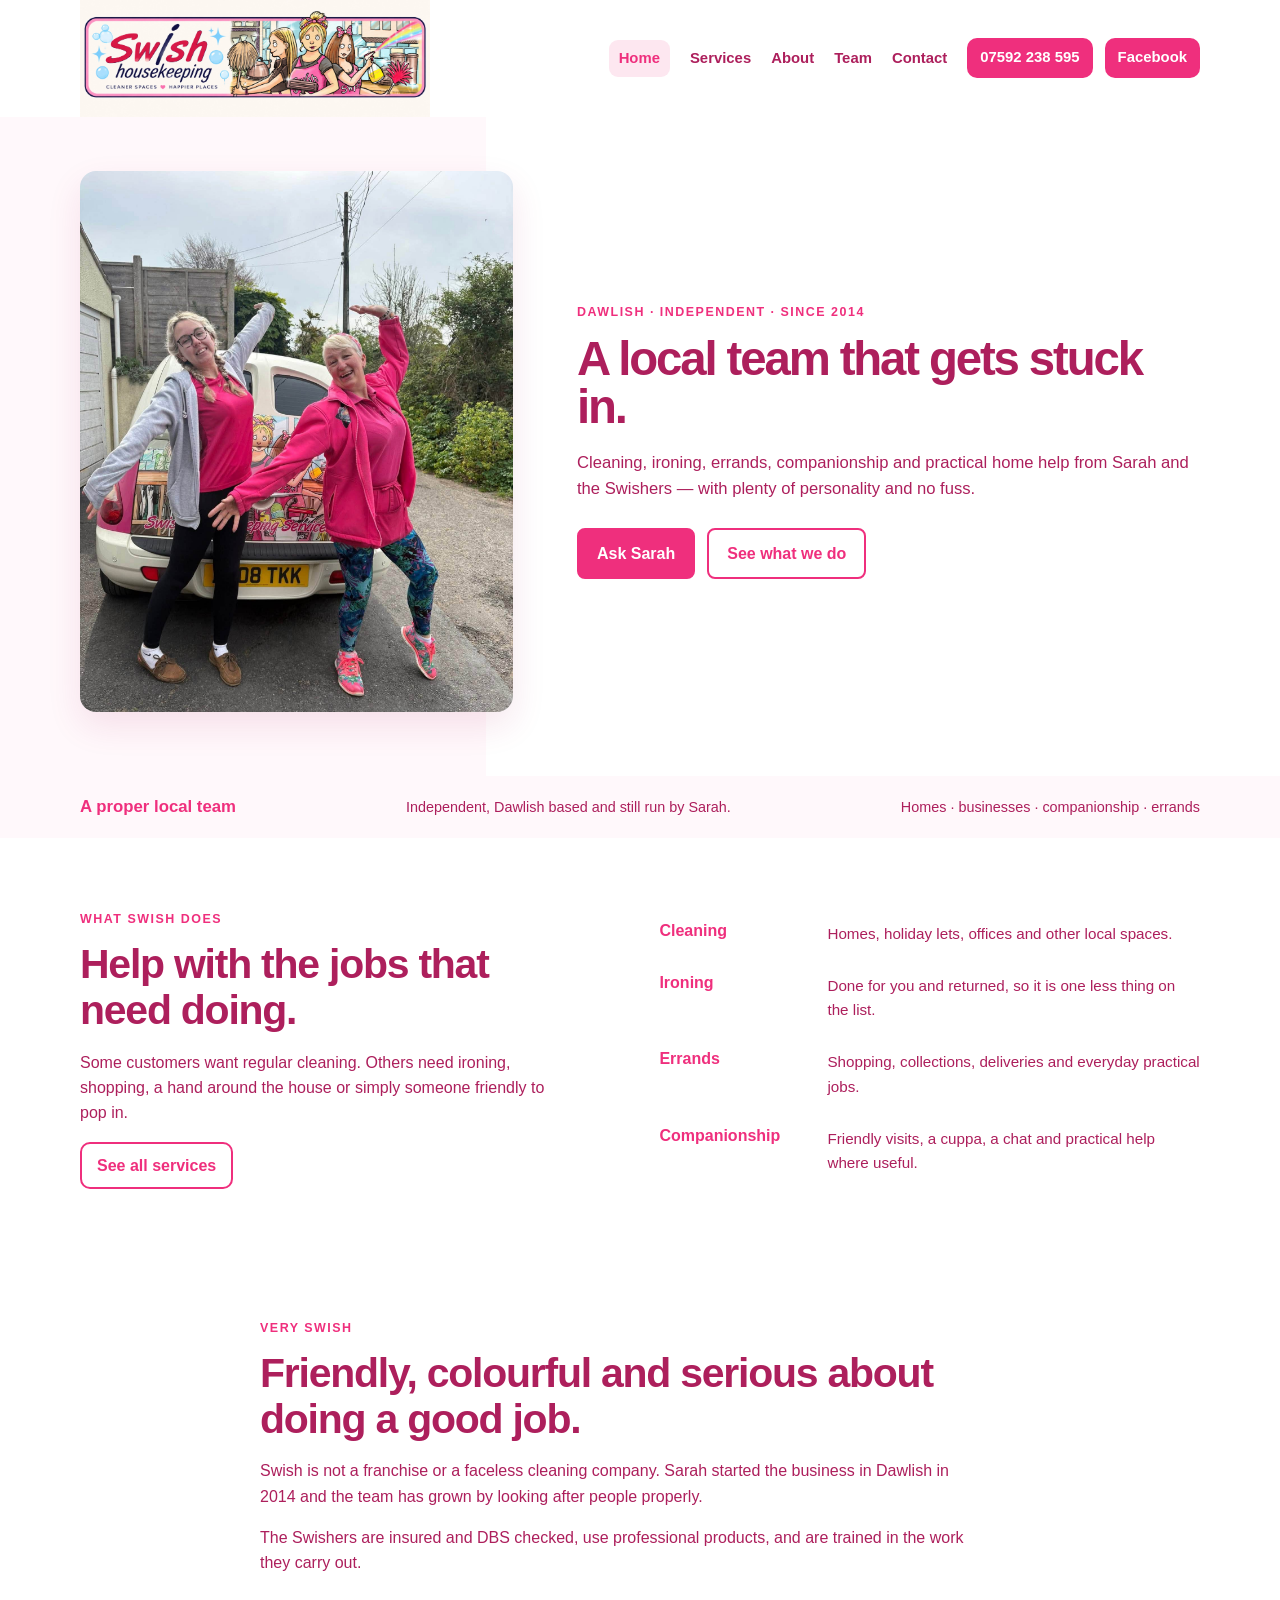
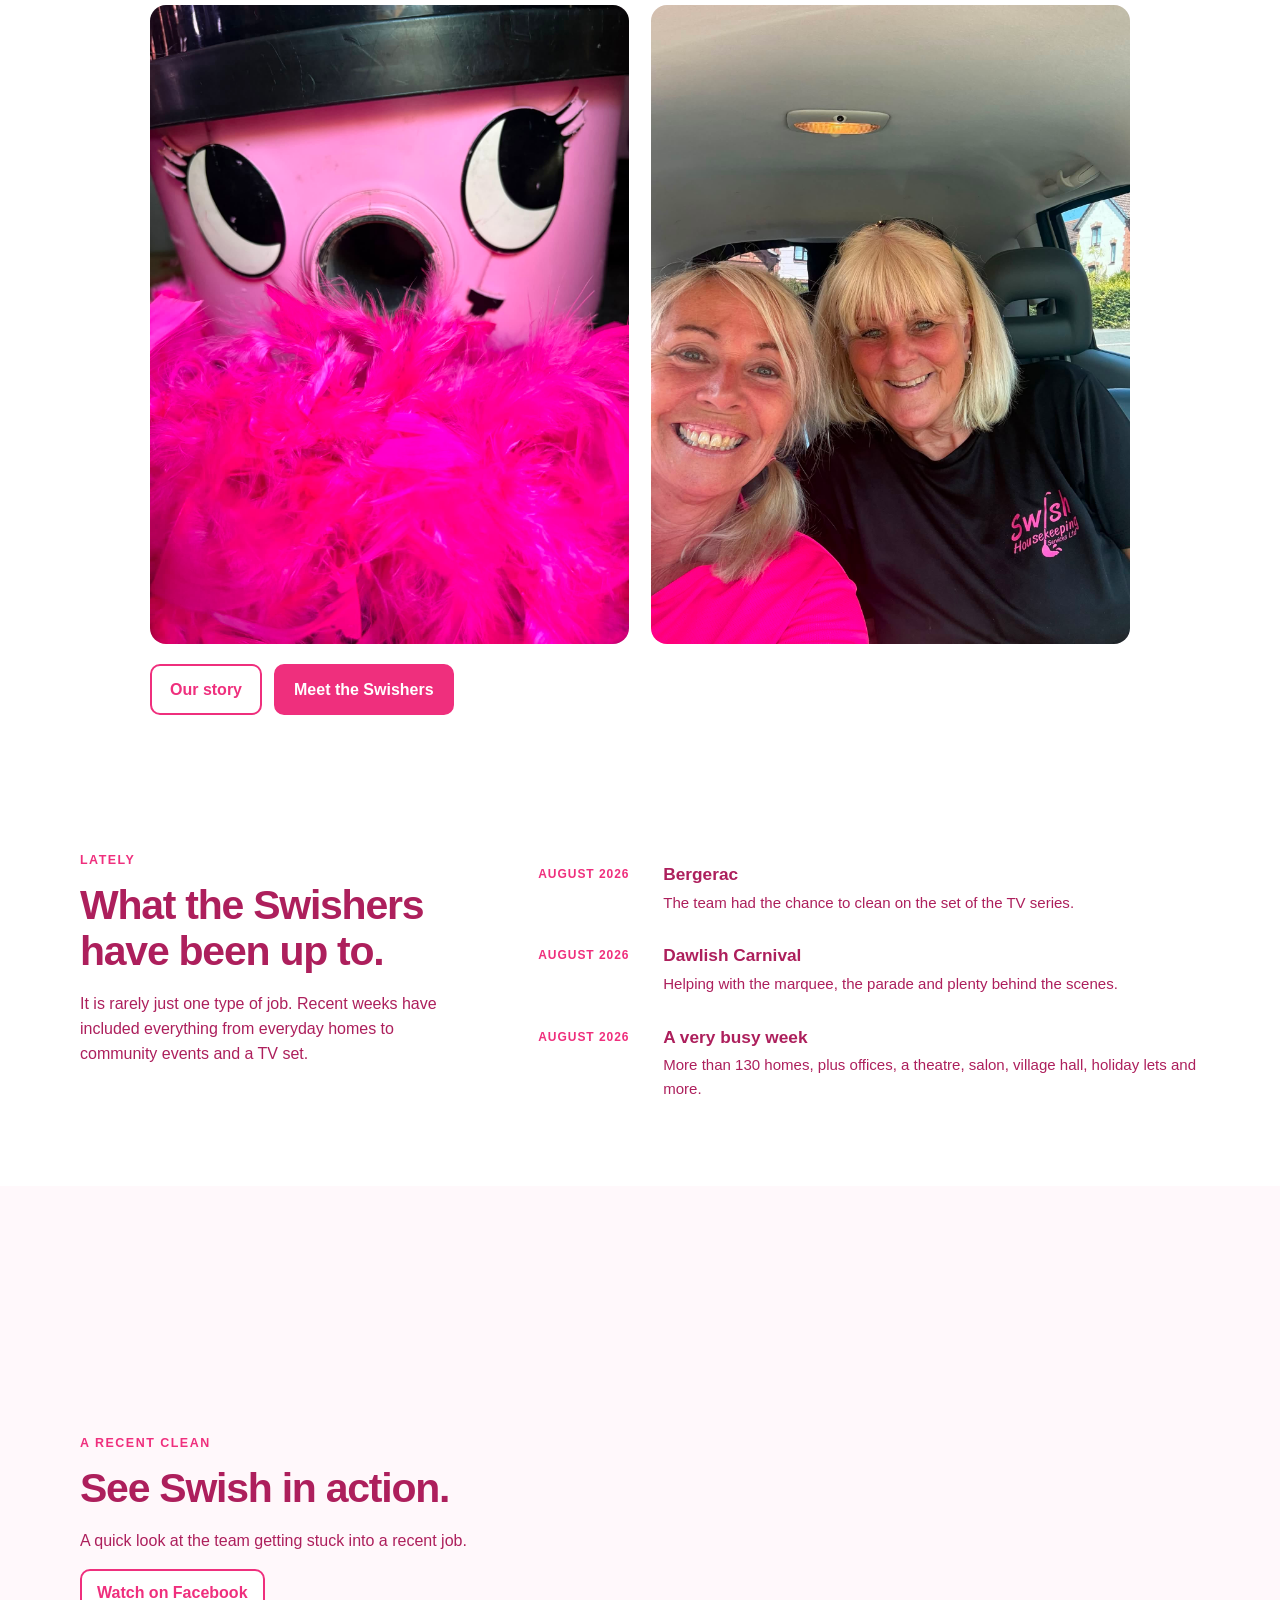
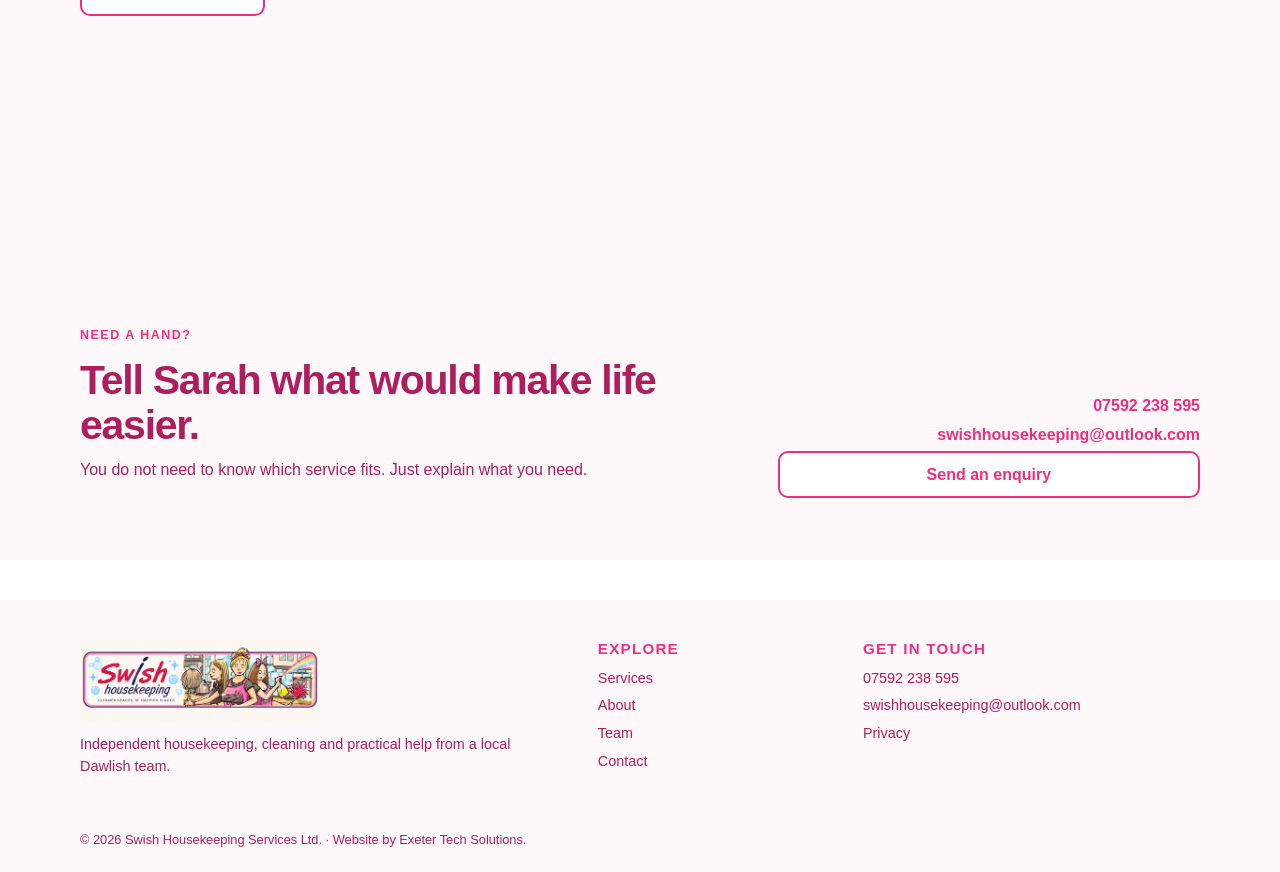
==== commit 67a7d4e0: "Add files via upload" ====
--- a/index.html
+++ b/index.html
@@ -1,8 +1,8 @@
-<!doctype html><html lang="en-GB"><head><meta charset="utf-8"><meta name="viewport" content="width=device-width,initial-scale=1"><title>Swish Housekeeping | Dawlish cleaning and home help</title><meta name="description" content="Independent Dawlish housekeeping, cleaning, ironing, errands and practical home help from Sarah and the Swish team."><meta name="theme-color" content="#ef2f7d"><link rel="icon" href="assets/images/favicon.jpg" type="image/jpeg"><link rel="stylesheet" href="assets/css/styles.css?v=22"></head><body><a class="skip-link" href="#main">Skip to main content</a>
+<!doctype html><html lang="en-GB"><head><meta charset="utf-8"><meta name="viewport" content="width=device-width,initial-scale=1"><title>Swish Housekeeping | Dawlish cleaning and home help</title><meta name="description" content="Independent Dawlish housekeeping, cleaning, ironing, errands and practical home help from Sarah and the Swish team."><meta name="theme-color" content="#ef2f7d"><link rel="icon" href="assets/images/favicon.jpg" type="image/jpeg"><link rel="stylesheet" href="assets/css/styles.css?v=24"></head><body><a class="skip-link" href="#main">Skip to main content</a>
 <header class="site-header"><div class="container nav-wrap"><a class="brand-mark" href="index.html" aria-label="Swish Housekeeping home"><img src="assets/images/swish-header-logo.jpg" alt="Swish Housekeeping"></a><button class="nav-toggle" type="button" aria-controls="main-menu" aria-expanded="false">Menu</button><nav class="nav-links" id="main-menu"><a aria-current="page" href="index.html">Home</a><a href="services.html">Services</a><a href="about.html">About</a><a href="team.html">Team</a><a href="contact.html">Contact</a><a class="call" href="tel:07592238595">07592 238 595</a><a class="facebook-nav" href="https://www.facebook.com/profile.php?id=100063572981256" target="_blank" rel="noopener" aria-label="Swish Housekeeping on Facebook" title="Facebook">Facebook</a></nav></div></header>
 <main id="main">
 <section class="hero"><div class="container hero-grid"><div class="hero-photo-wrap"><img class="hero-photo" src="assets/images/team-van.png" alt="Two Swish Housekeeping team members smiling beside the Swish van"></div><div class="hero-copy-panel"><span class="eyebrow editable">Dawlish · independent · since 2014</span><h1 class="editable">A local team that gets stuck in.</h1><p class="hero-copy editable">Cleaning, ironing, errands, companionship and practical home help from Sarah and the Swishers — with plenty of personality and no fuss.</p><div class="actions"><a class="button editable" href="contact.html">Ask Sarah</a><a class="button alt editable" href="services.html">See what we do</a></div></div></div></section>
-<section class="intro-line"><div class="container intro-line-inner"><strong class="editable">14 employed Swishers</strong><span class="editable">Independent, Dawlish based and still run by Sarah.</span><span class="editable">Homes · businesses · companionship · errands</span></div></section>
+<section class="intro-line"><div class="container intro-line-inner"><strong class="editable">A proper local team</strong><span class="editable">Independent, Dawlish based and still run by Sarah.</span><span class="editable">Homes · businesses · companionship · errands</span></div></section>
 <section class="section"><div class="container home-services"><div><span class="eyebrow editable">What Swish does</span><h2 class="editable">Help with the jobs that need doing.</h2><p class="editable">Some customers want regular cleaning. Others need ironing, shopping, a hand around the house or simply someone friendly to pop in.</p><a class="text-link editable" href="services.html">See all services</a></div><div class="home-services-list"><div class="home-service"><h3 class="editable">Cleaning</h3><p class="editable">Homes, holiday lets, offices and other local spaces.</p></div><div class="home-service"><h3 class="editable">Ironing</h3><p class="editable">Done for you and returned, so it is one less thing on the list.</p></div><div class="home-service"><h3 class="editable">Errands</h3><p class="editable">Shopping, collections, deliveries and everyday practical jobs.</p></div><div class="home-service"><h3 class="editable">Companionship</h3><p class="editable">Friendly visits, a cuppa, a chat and practical help where useful.</p></div></div></div></section>
 <section class="personality-band"><div class="container personality-intro"><span class="eyebrow editable">Very Swish</span><h2 class="editable">Friendly, colourful and serious about doing a good job.</h2><p class="editable">Swish is not a franchise or a faceless cleaning company. Sarah started the business in Dawlish in 2014 and the team has grown by looking after people properly.</p><p class="editable">The Swishers are insured and DBS checked, use professional products, and are trained in the work they carry out.</p></div><div class="container personality-photo-pair"><figure><img src="assets/images/home-hoover-v18.jpg" alt="Swish Housekeeping's playful pink hoover character"></figure><figure><img src="assets/images/home-team-car-v18.jpg" alt="Two Swish Housekeeping team members smiling together"></figure></div><div class="container personality-actions"><a class="button alt editable" href="about.html">Our story</a><a class="button editable" href="team.html">Meet the Swishers</a></div></section>
 <section class="section"><div class="container recent-wrap"><div><span class="eyebrow editable">Lately</span><h2 class="editable">What the Swishers have been up to.</h2><p class="editable">It is rarely just one type of job. Recent weeks have included everything from everyday homes to community events and a TV set.</p></div><div class="recent-list"><div class="recent-item"><time datetime="2026-08-24">August 2026</time><div><h3 class="editable">Bergerac</h3><p class="editable">The team had the chance to clean on the set of the TV series.</p></div></div><div class="recent-item"><time datetime="2026-08-21">August 2026</time><div><h3 class="editable">Dawlish Carnival</h3><p class="editable">Helping with the marquee, the parade and plenty behind the scenes.</p></div></div><div class="recent-item"><time datetime="2026-08-07">August 2026</time><div><h3 class="editable">A very busy week</h3><p class="editable">More than 130 homes, plus offices, a theatre, salon, village hall, holiday lets and more.</p></div></div></div></div></section>
--- a/assets/css/styles.css
+++ b/assets/css/styles.css
@@ -458,3 +458,6 @@
     font-size:.93rem;
   }
 }
+
+/* Team photo placeholder for new starters awaiting a photo */
+.team-photo-placeholder{width:100%;aspect-ratio:4/5;border-radius:12px;background:var(--pink-wash);display:flex;align-items:center;justify-content:center;text-align:center;padding:20px;color:var(--pink);font-weight:700;font-size:.9rem}
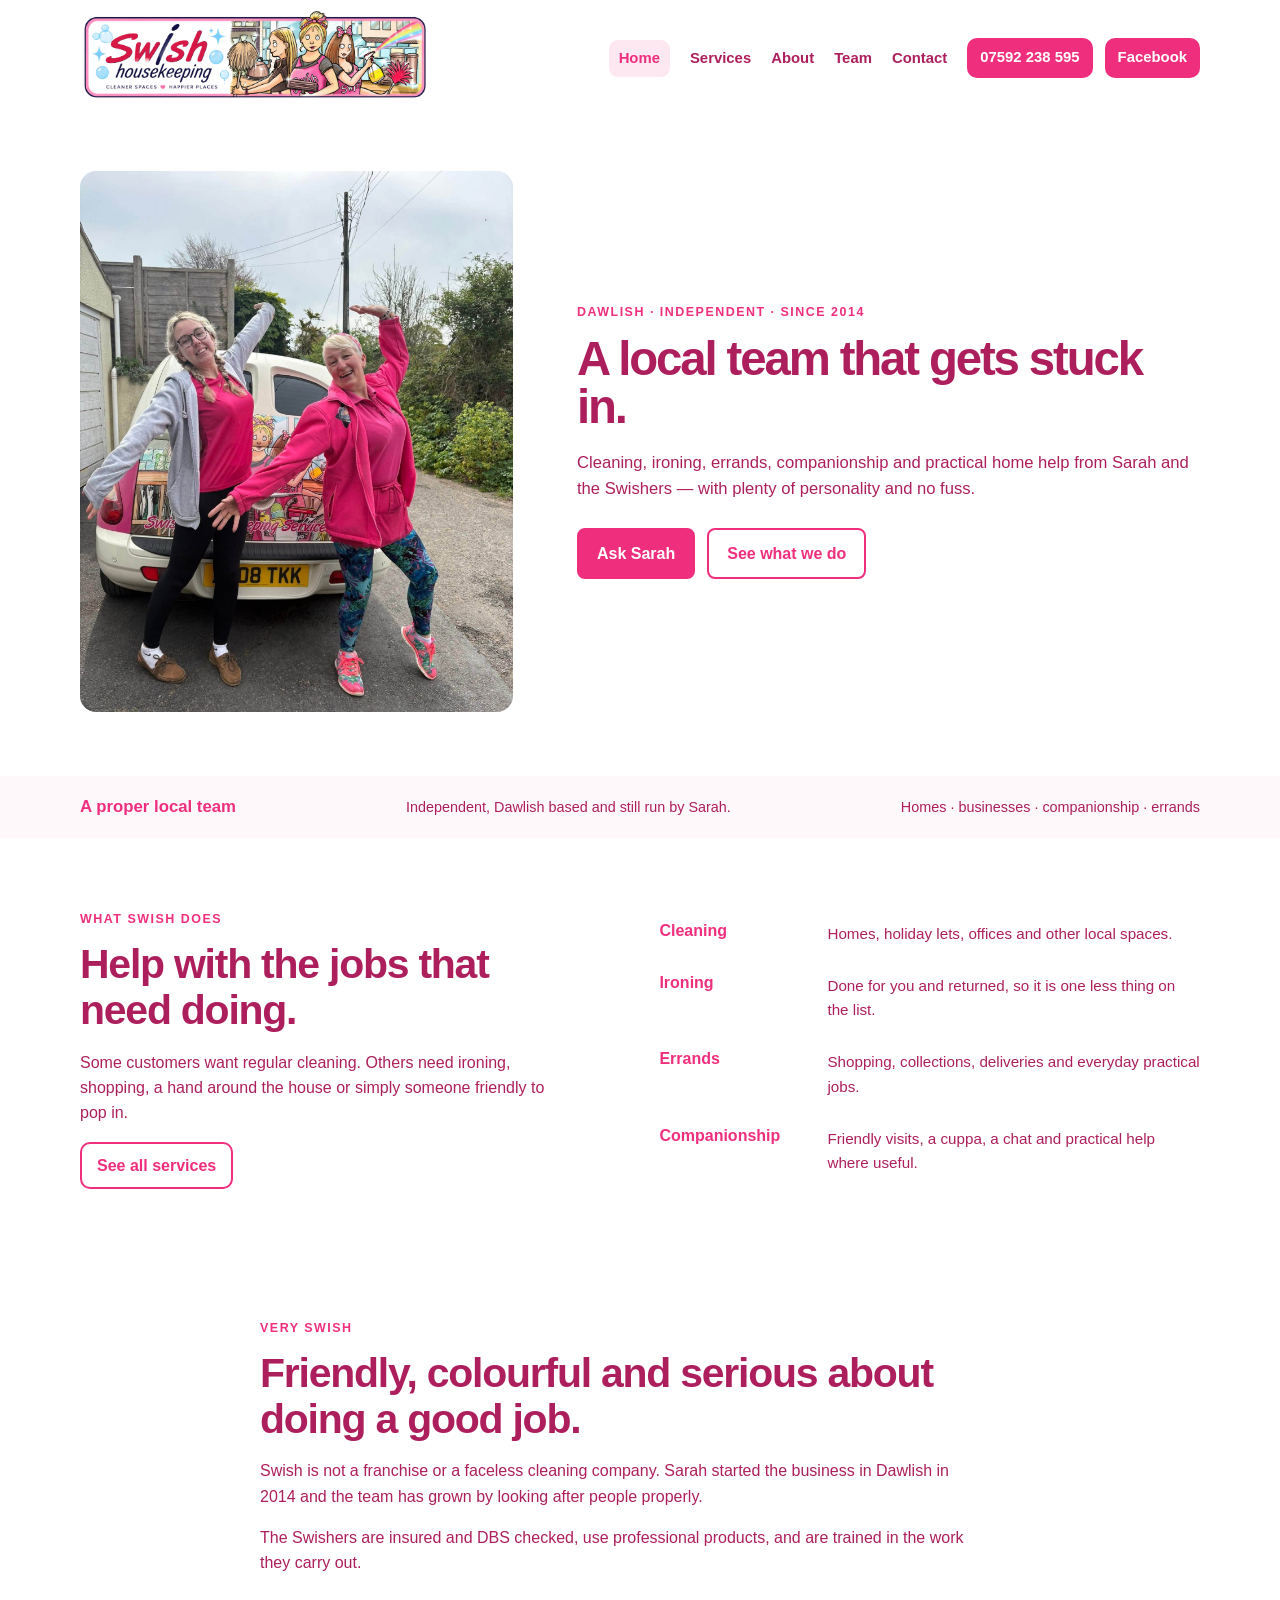
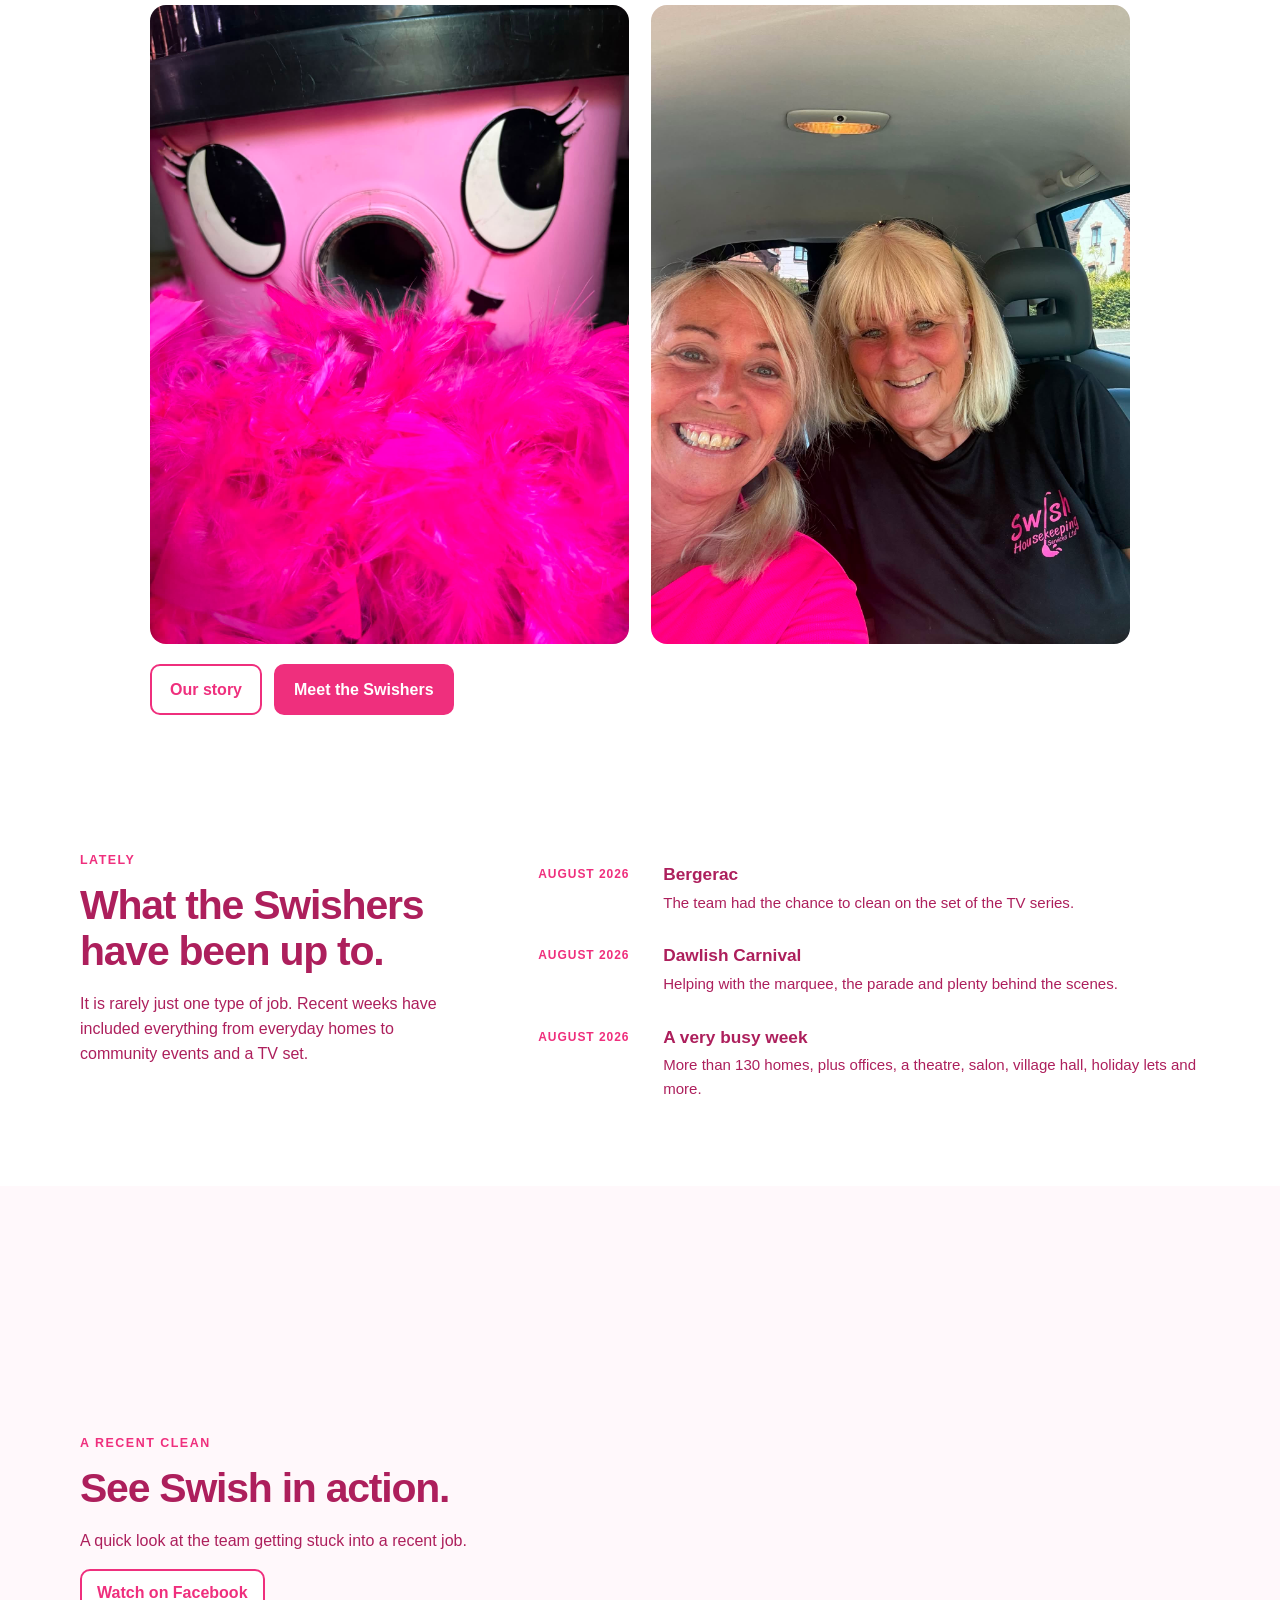
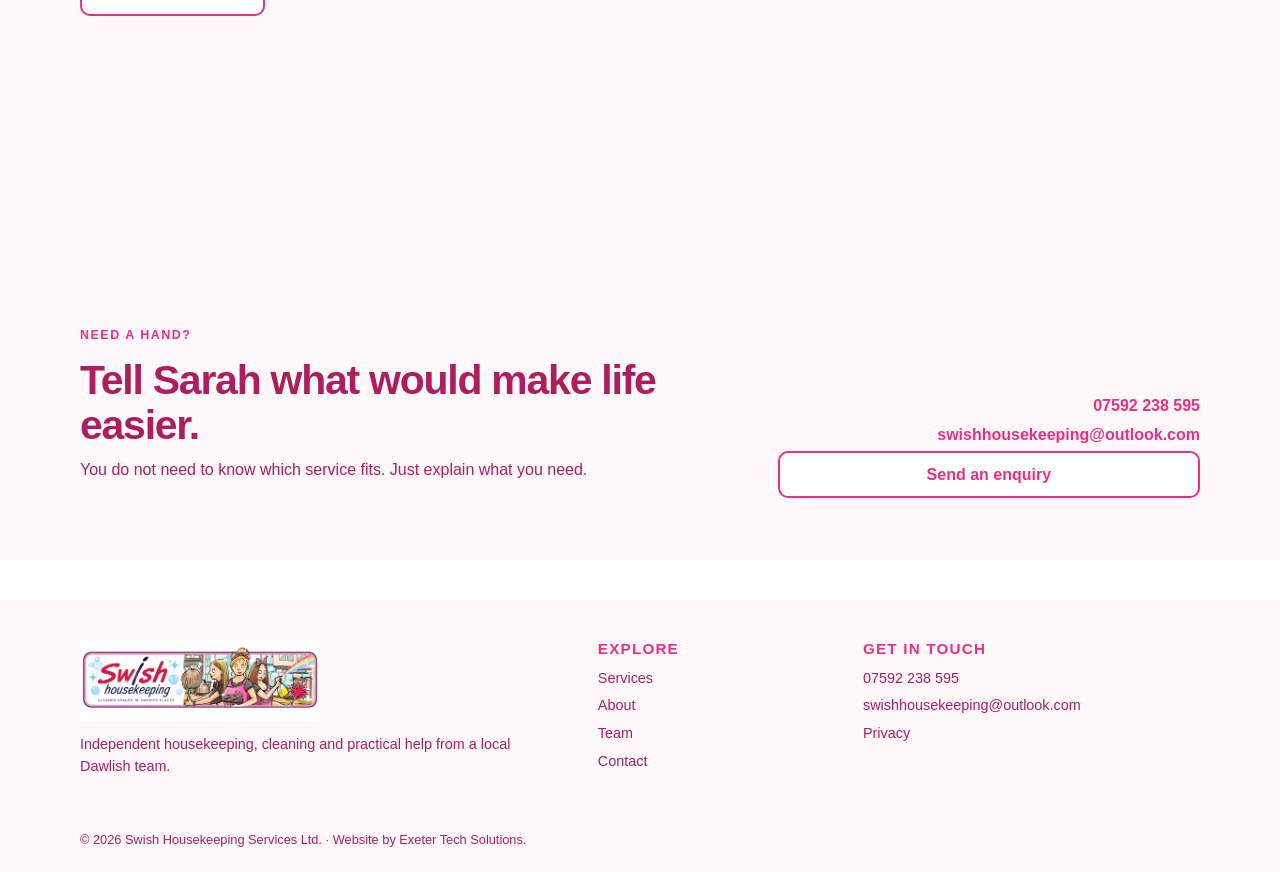
==== commit 2b94f1f8: "Add files via upload" ====
--- a/index.html
+++ b/index.html
@@ -1,4 +1,4 @@
-<!doctype html><html lang="en-GB"><head><meta charset="utf-8"><meta name="viewport" content="width=device-width,initial-scale=1"><title>Swish Housekeeping | Dawlish cleaning and home help</title><meta name="description" content="Independent Dawlish housekeeping, cleaning, ironing, errands and practical home help from Sarah and the Swish team."><meta name="theme-color" content="#ef2f7d"><link rel="icon" href="assets/images/favicon.jpg" type="image/jpeg"><link rel="stylesheet" href="assets/css/styles.css?v=24"></head><body><a class="skip-link" href="#main">Skip to main content</a>
+<!doctype html><html lang="en-GB"><head><meta charset="utf-8"><meta name="viewport" content="width=device-width,initial-scale=1"><title>Swish Housekeeping | Dawlish cleaning and home help</title><meta name="description" content="Independent Dawlish housekeeping, cleaning, ironing, errands and practical home help from Sarah and the Swish team."><meta name="theme-color" content="#ef2f7d"><link rel="icon" href="assets/images/favicon.jpg" type="image/jpeg"><link rel="stylesheet" href="assets/css/styles.css?v=25"></head><body><a class="skip-link" href="#main">Skip to main content</a>
 <header class="site-header"><div class="container nav-wrap"><a class="brand-mark" href="index.html" aria-label="Swish Housekeeping home"><img src="assets/images/swish-header-logo.jpg" alt="Swish Housekeeping"></a><button class="nav-toggle" type="button" aria-controls="main-menu" aria-expanded="false">Menu</button><nav class="nav-links" id="main-menu"><a aria-current="page" href="index.html">Home</a><a href="services.html">Services</a><a href="about.html">About</a><a href="team.html">Team</a><a href="contact.html">Contact</a><a class="call" href="tel:07592238595">07592 238 595</a><a class="facebook-nav" href="https://www.facebook.com/profile.php?id=100063572981256" target="_blank" rel="noopener" aria-label="Swish Housekeeping on Facebook" title="Facebook">Facebook</a></nav></div></header>
 <main id="main">
 <section class="hero"><div class="container hero-grid"><div class="hero-photo-wrap"><img class="hero-photo" src="assets/images/team-van.png" alt="Two Swish Housekeeping team members smiling beside the Swish van"></div><div class="hero-copy-panel"><span class="eyebrow editable">Dawlish · independent · since 2014</span><h1 class="editable">A local team that gets stuck in.</h1><p class="hero-copy editable">Cleaning, ironing, errands, companionship and practical home help from Sarah and the Swishers — with plenty of personality and no fuss.</p><div class="actions"><a class="button editable" href="contact.html">Ask Sarah</a><a class="button alt editable" href="services.html">See what we do</a></div></div></div></section>
--- a/assets/css/styles.css
+++ b/assets/css/styles.css
@@ -461,3 +461,22 @@
 
 /* Team photo placeholder for new starters awaiting a photo */
 .team-photo-placeholder{width:100%;aspect-ratio:4/5;border-radius:12px;background:var(--pink-wash);display:flex;align-items:center;justify-content:center;text-align:center;padding:20px;color:var(--pink);font-weight:700;font-size:.9rem}
+
+/* v25 — clean white header and homepage hero */
+.site-header,
+.nav-wrap,
+.brand-mark,
+.brand-mark img { background:#fff !important; }
+
+.hero { background:#fff !important; }
+
+.hero-photo-wrap { background:transparent !important; }
+
+.hero-photo-wrap::after,
+.hero-photo-wrap::before { display:none !important; }
+
+.hero-photo { box-shadow:none !important; }
+
+@media(max-width:900px){
+  .hero{background:#fff !important;}
+}
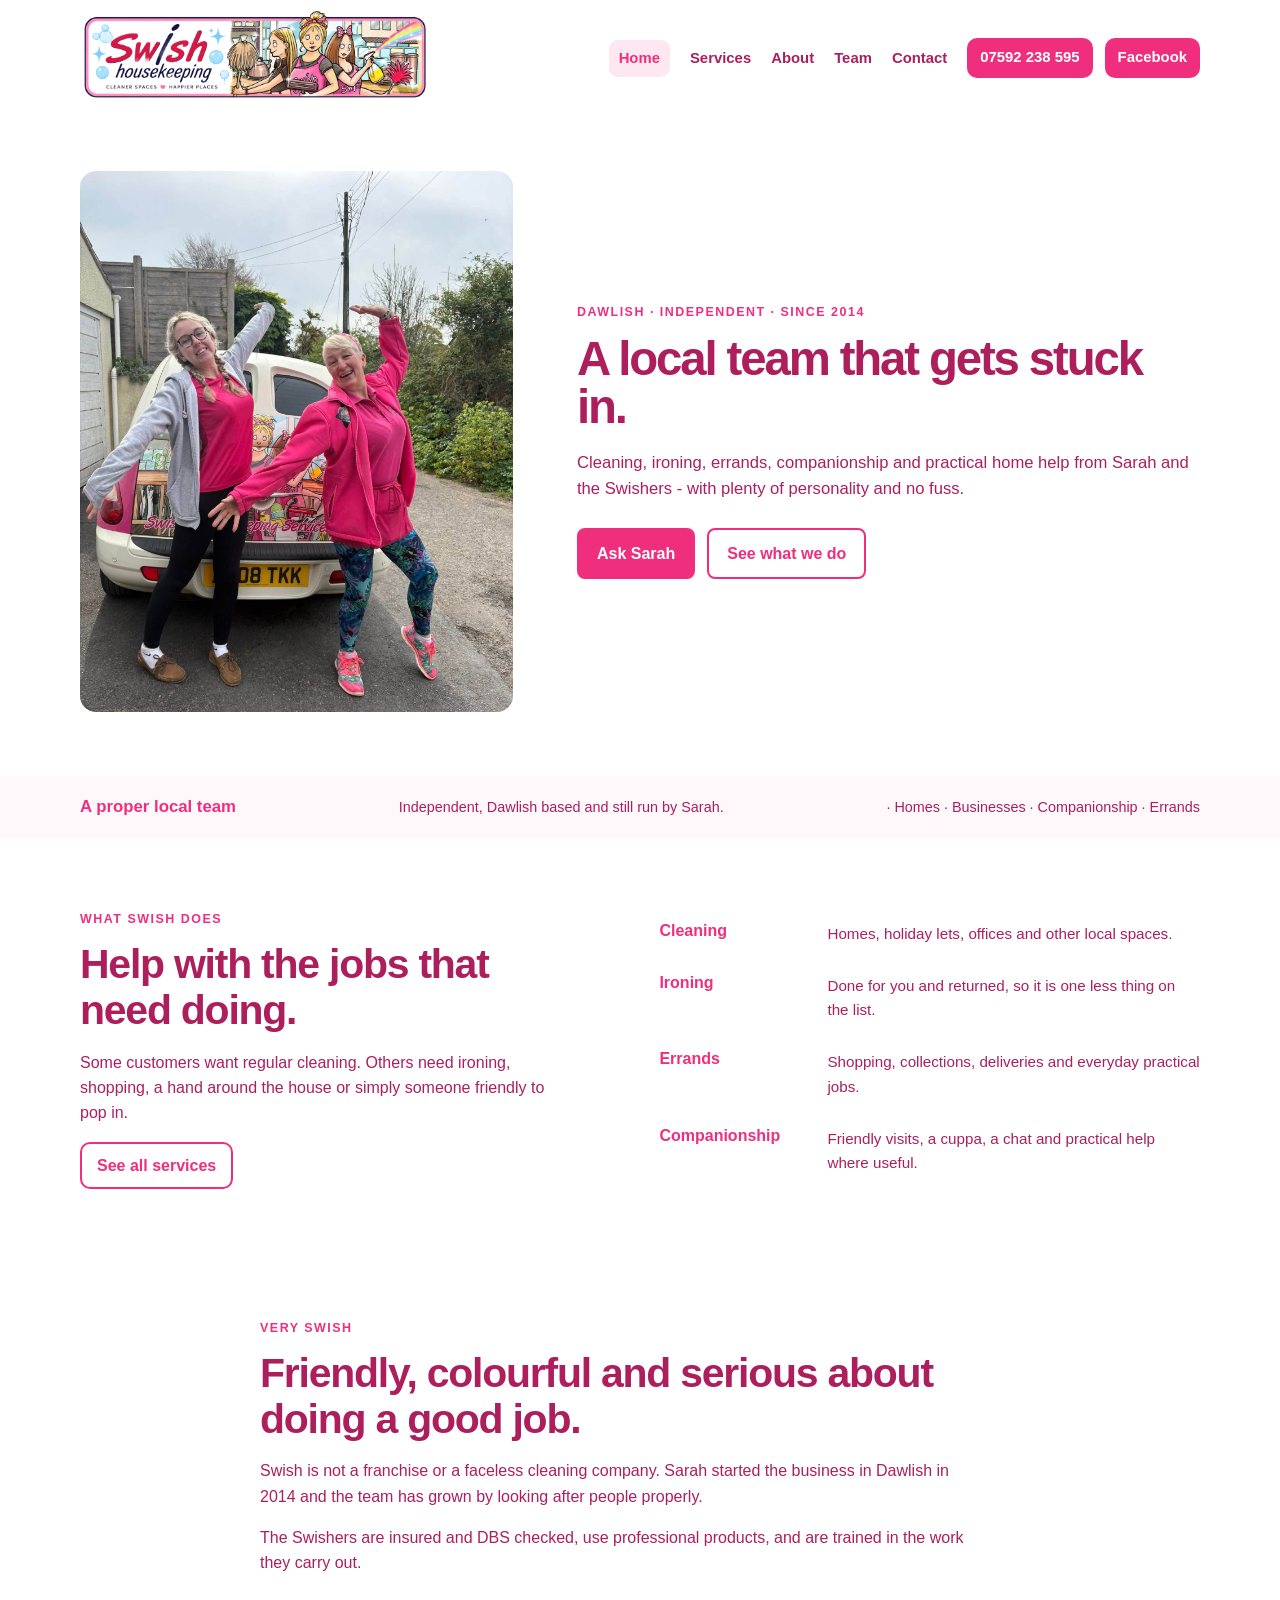
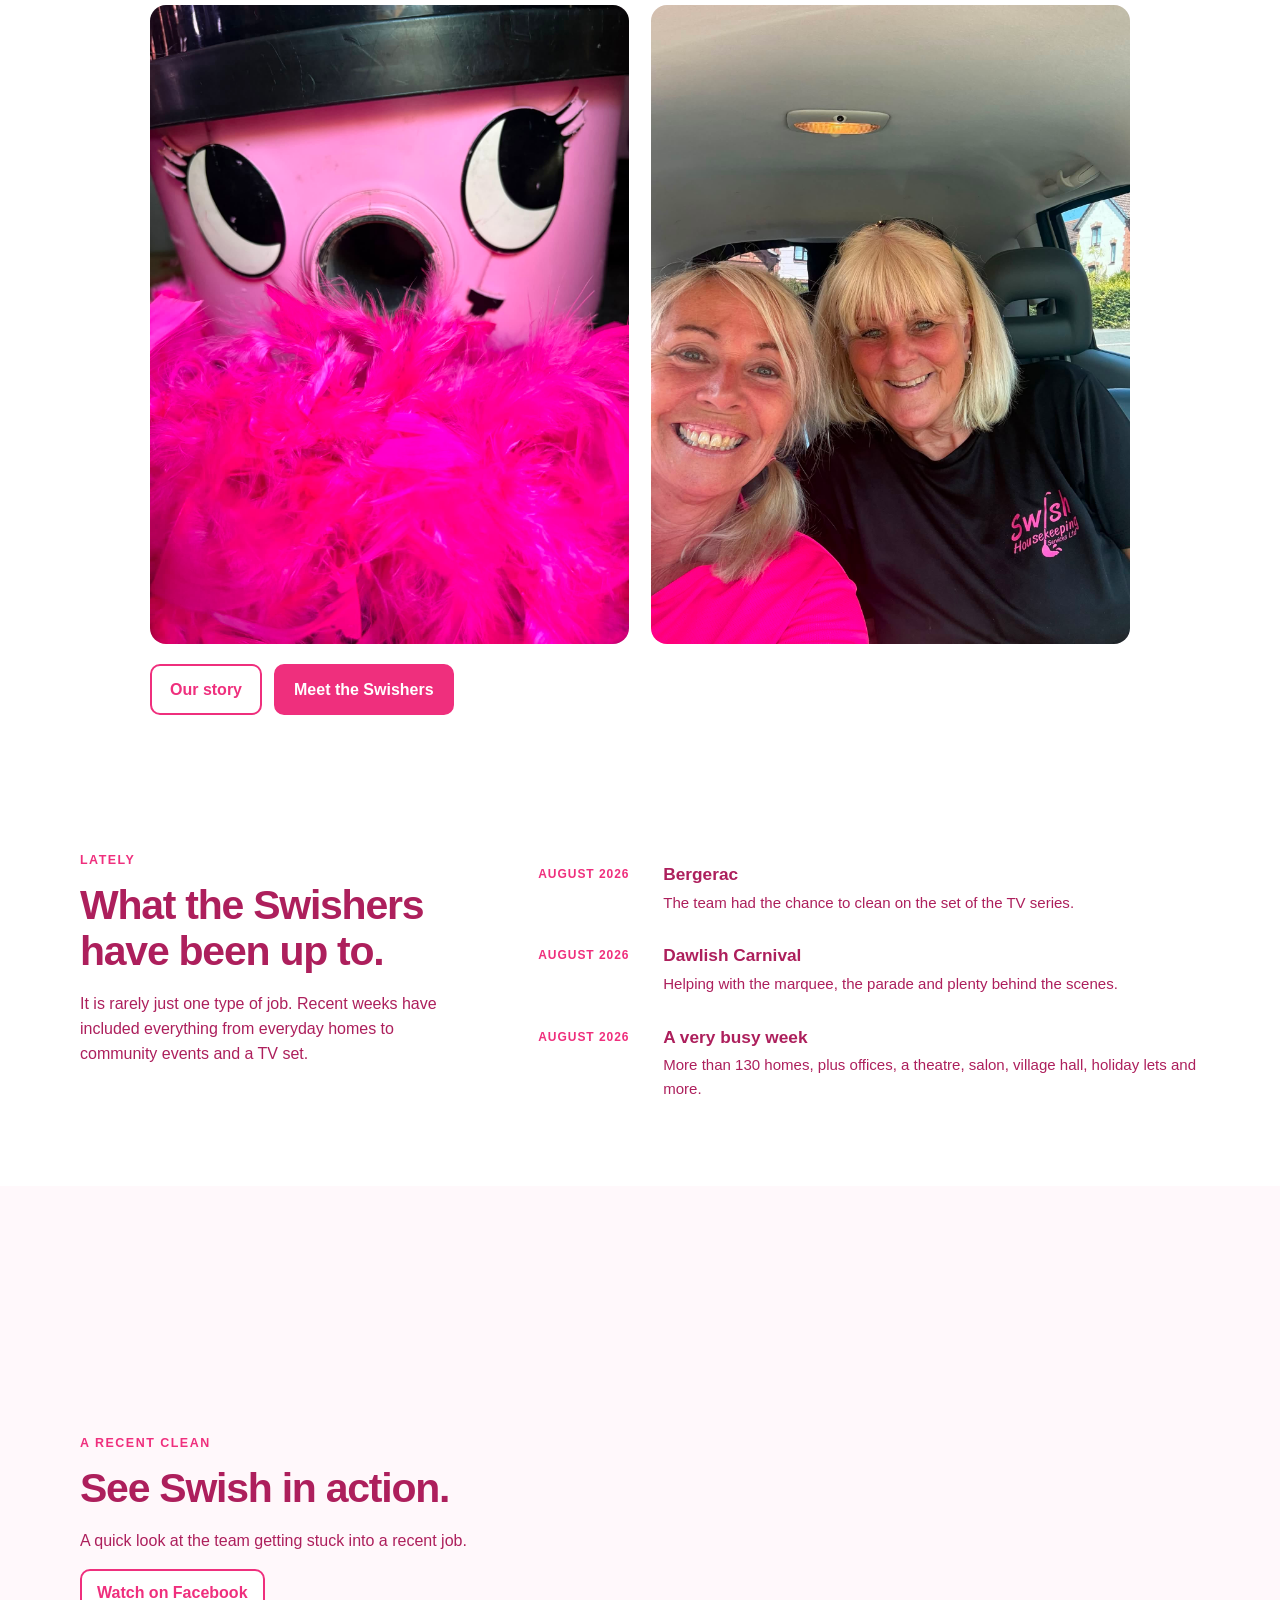
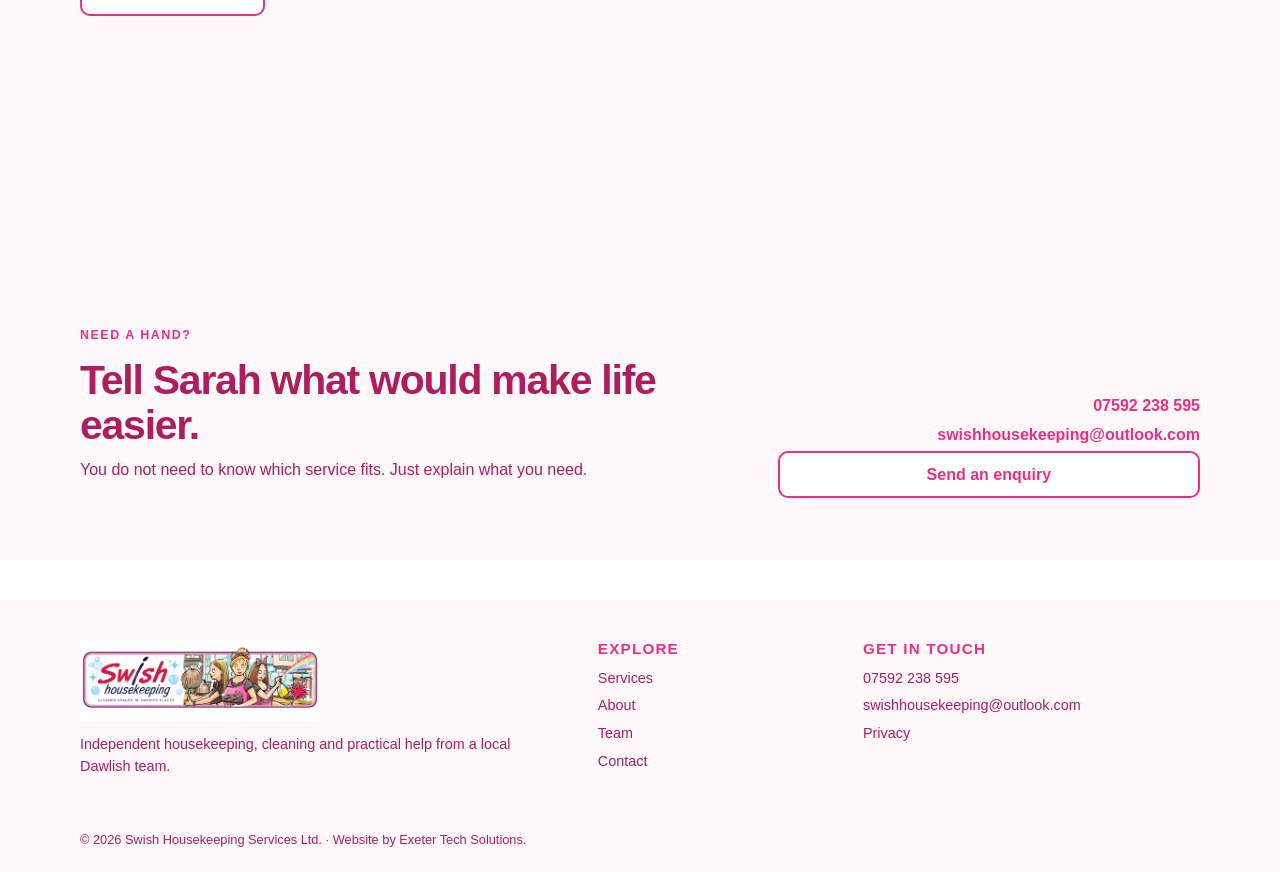
==== commit 71383f7f: "Updated 3 files via CloudCannon." ====
--- a/index.html
+++ b/index.html
@@ -1,8 +1,8 @@
 <!doctype html><html lang="en-GB"><head><meta charset="utf-8"><meta name="viewport" content="width=device-width,initial-scale=1"><title>Swish Housekeeping | Dawlish cleaning and home help</title><meta name="description" content="Independent Dawlish housekeeping, cleaning, ironing, errands and practical home help from Sarah and the Swish team."><meta name="theme-color" content="#ef2f7d"><link rel="icon" href="assets/images/favicon.jpg" type="image/jpeg"><link rel="stylesheet" href="assets/css/styles.css?v=25"></head><body><a class="skip-link" href="#main">Skip to main content</a>
 <header class="site-header"><div class="container nav-wrap"><a class="brand-mark" href="index.html" aria-label="Swish Housekeeping home"><img src="assets/images/swish-header-logo.jpg" alt="Swish Housekeeping"></a><button class="nav-toggle" type="button" aria-controls="main-menu" aria-expanded="false">Menu</button><nav class="nav-links" id="main-menu"><a aria-current="page" href="index.html">Home</a><a href="services.html">Services</a><a href="about.html">About</a><a href="team.html">Team</a><a href="contact.html">Contact</a><a class="call" href="tel:07592238595">07592 238 595</a><a class="facebook-nav" href="https://www.facebook.com/profile.php?id=100063572981256" target="_blank" rel="noopener" aria-label="Swish Housekeeping on Facebook" title="Facebook">Facebook</a></nav></div></header>
 <main id="main">
-<section class="hero"><div class="container hero-grid"><div class="hero-photo-wrap"><img class="hero-photo" src="assets/images/team-van.png" alt="Two Swish Housekeeping team members smiling beside the Swish van"></div><div class="hero-copy-panel"><span class="eyebrow editable">Dawlish · independent · since 2014</span><h1 class="editable">A local team that gets stuck in.</h1><p class="hero-copy editable">Cleaning, ironing, errands, companionship and practical home help from Sarah and the Swishers — with plenty of personality and no fuss.</p><div class="actions"><a class="button editable" href="contact.html">Ask Sarah</a><a class="button alt editable" href="services.html">See what we do</a></div></div></div></section>
-<section class="intro-line"><div class="container intro-line-inner"><strong class="editable">A proper local team</strong><span class="editable">Independent, Dawlish based and still run by Sarah.</span><span class="editable">Homes · businesses · companionship · errands</span></div></section>
+<section class="hero"><div class="container hero-grid"><div class="hero-photo-wrap"><img class="hero-photo" src="assets/images/team-van.png" alt="Two Swish Housekeeping team members smiling beside the Swish van"></div><div class="hero-copy-panel"><span class="eyebrow editable">Dawlish · independent · since 2014</span><h1 class="editable">A local team that gets stuck in.</h1><p class="hero-copy editable">Cleaning, ironing, errands, companionship and practical home help from Sarah and the Swishers - with plenty of personality and no fuss.</p><div class="actions"><a class="button editable" href="contact.html">Ask Sarah</a><a class="button alt editable" href="services.html">See what we do</a></div></div></div></section>
+<section class="intro-line"><div class="container intro-line-inner"><strong class="editable">A proper local team</strong><span class="editable">Independent, Dawlish based and still run by Sarah.</span><span class="editable">· Homes · Businesses · Companionship · Errands</span></div></section>
 <section class="section"><div class="container home-services"><div><span class="eyebrow editable">What Swish does</span><h2 class="editable">Help with the jobs that need doing.</h2><p class="editable">Some customers want regular cleaning. Others need ironing, shopping, a hand around the house or simply someone friendly to pop in.</p><a class="text-link editable" href="services.html">See all services</a></div><div class="home-services-list"><div class="home-service"><h3 class="editable">Cleaning</h3><p class="editable">Homes, holiday lets, offices and other local spaces.</p></div><div class="home-service"><h3 class="editable">Ironing</h3><p class="editable">Done for you and returned, so it is one less thing on the list.</p></div><div class="home-service"><h3 class="editable">Errands</h3><p class="editable">Shopping, collections, deliveries and everyday practical jobs.</p></div><div class="home-service"><h3 class="editable">Companionship</h3><p class="editable">Friendly visits, a cuppa, a chat and practical help where useful.</p></div></div></div></section>
 <section class="personality-band"><div class="container personality-intro"><span class="eyebrow editable">Very Swish</span><h2 class="editable">Friendly, colourful and serious about doing a good job.</h2><p class="editable">Swish is not a franchise or a faceless cleaning company. Sarah started the business in Dawlish in 2014 and the team has grown by looking after people properly.</p><p class="editable">The Swishers are insured and DBS checked, use professional products, and are trained in the work they carry out.</p></div><div class="container personality-photo-pair"><figure><img src="assets/images/home-hoover-v18.jpg" alt="Swish Housekeeping's playful pink hoover character"></figure><figure><img src="assets/images/home-team-car-v18.jpg" alt="Two Swish Housekeeping team members smiling together"></figure></div><div class="container personality-actions"><a class="button alt editable" href="about.html">Our story</a><a class="button editable" href="team.html">Meet the Swishers</a></div></section>
 <section class="section"><div class="container recent-wrap"><div><span class="eyebrow editable">Lately</span><h2 class="editable">What the Swishers have been up to.</h2><p class="editable">It is rarely just one type of job. Recent weeks have included everything from everyday homes to community events and a TV set.</p></div><div class="recent-list"><div class="recent-item"><time datetime="2026-08-24">August 2026</time><div><h3 class="editable">Bergerac</h3><p class="editable">The team had the chance to clean on the set of the TV series.</p></div></div><div class="recent-item"><time datetime="2026-08-21">August 2026</time><div><h3 class="editable">Dawlish Carnival</h3><p class="editable">Helping with the marquee, the parade and plenty behind the scenes.</p></div></div><div class="recent-item"><time datetime="2026-08-07">August 2026</time><div><h3 class="editable">A very busy week</h3><p class="editable">More than 130 homes, plus offices, a theatre, salon, village hall, holiday lets and more.</p></div></div></div></div></section>
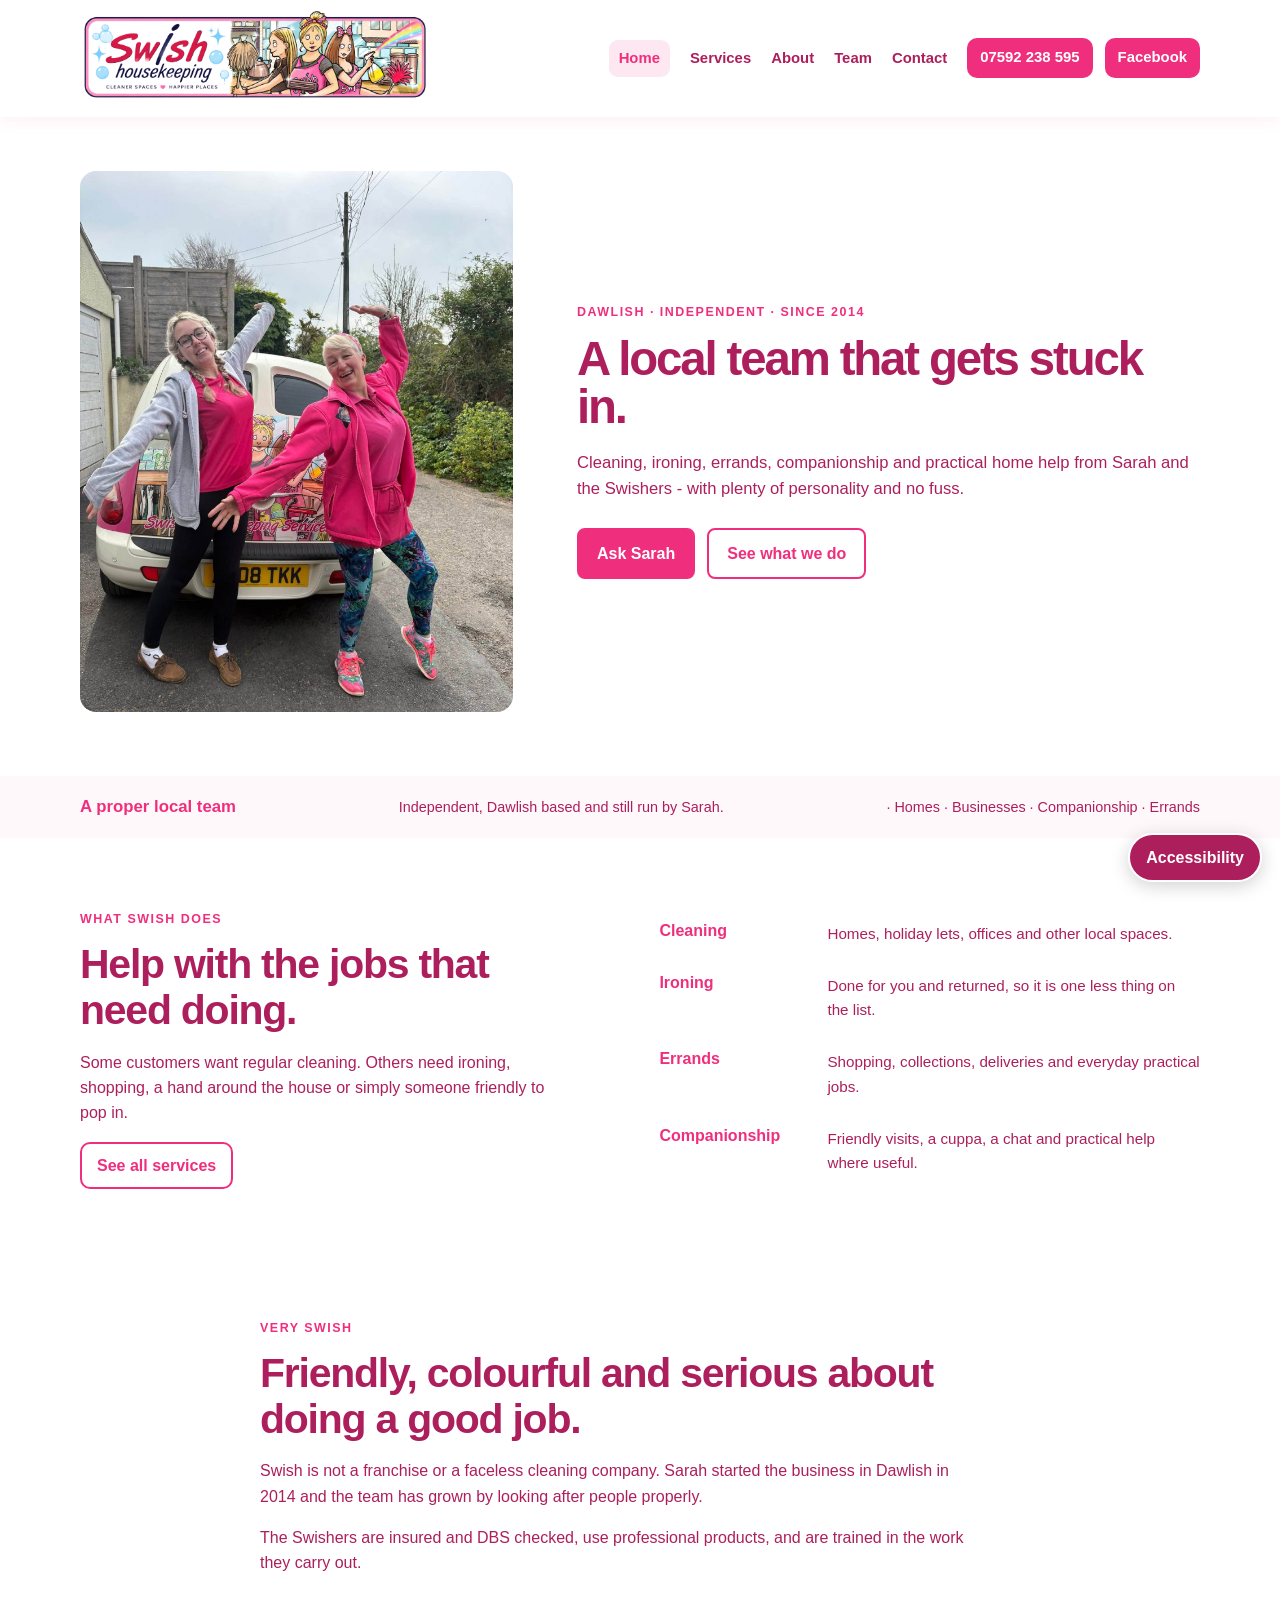
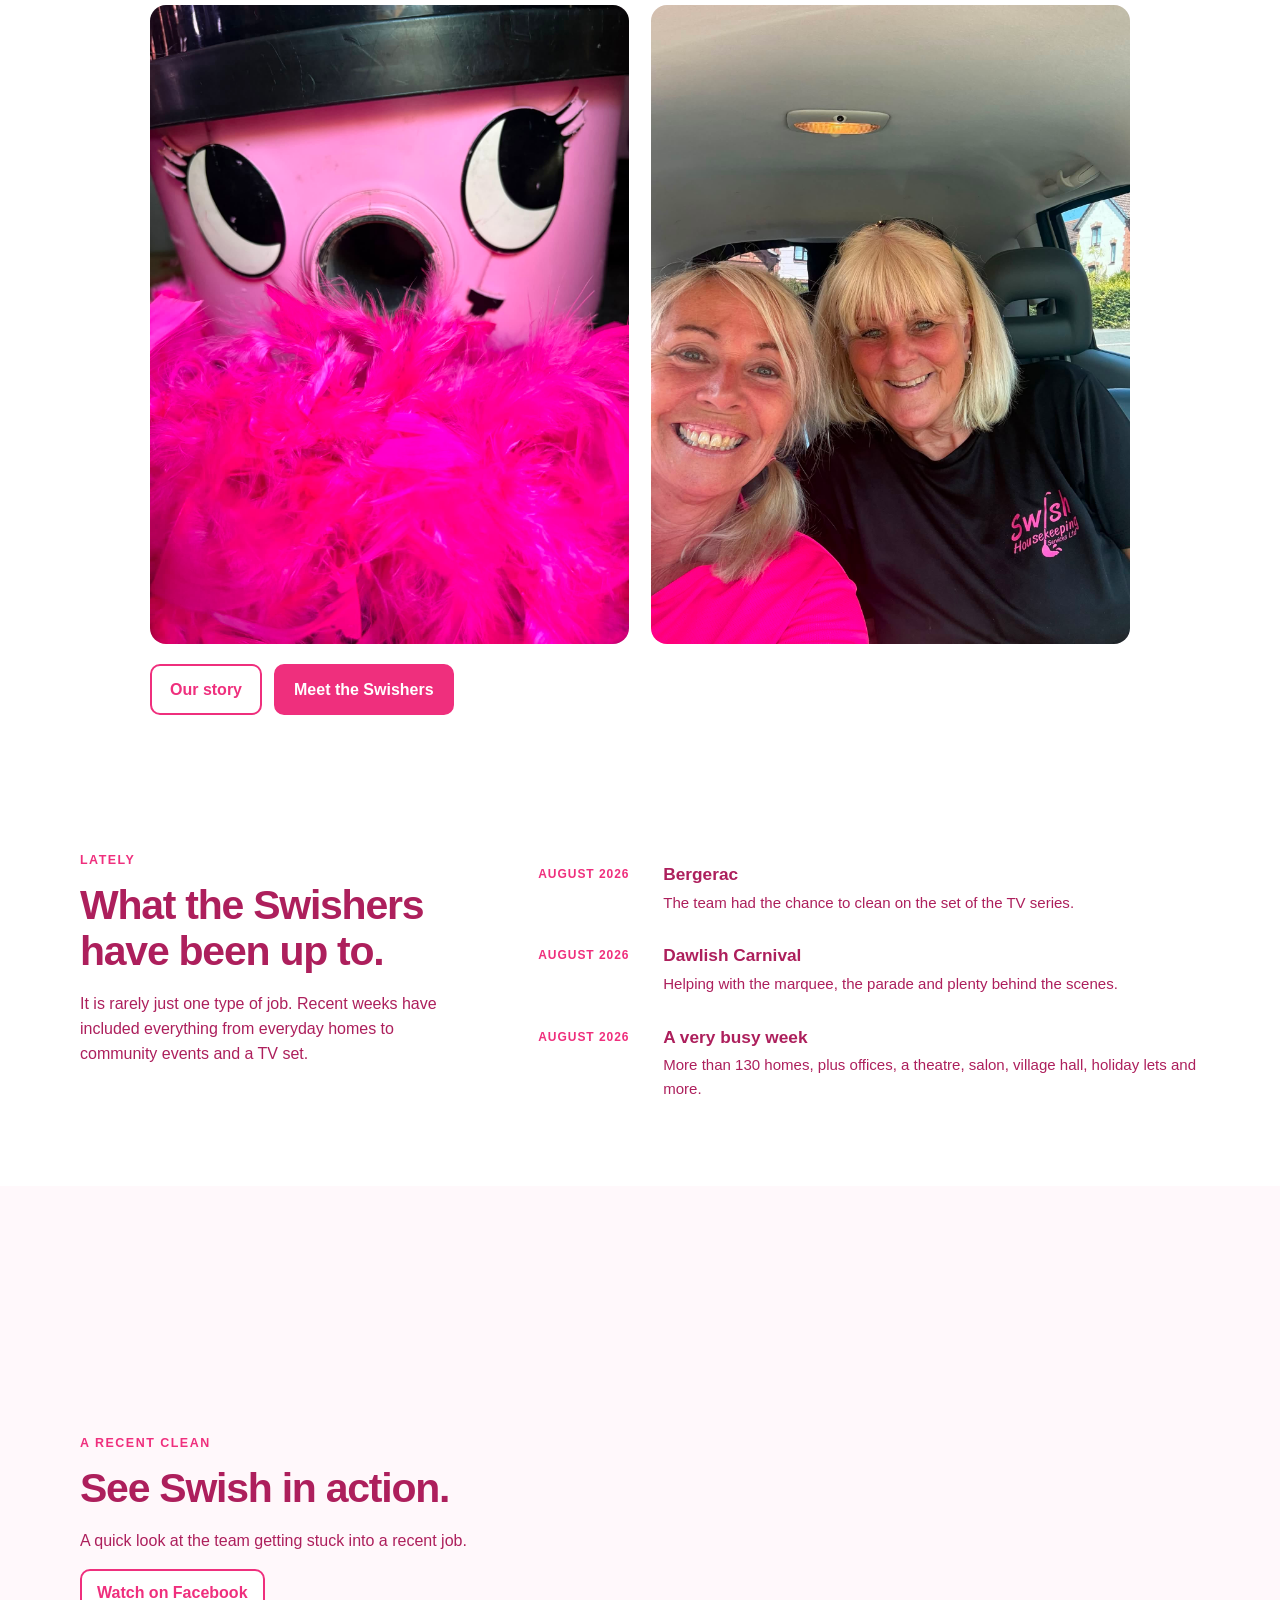
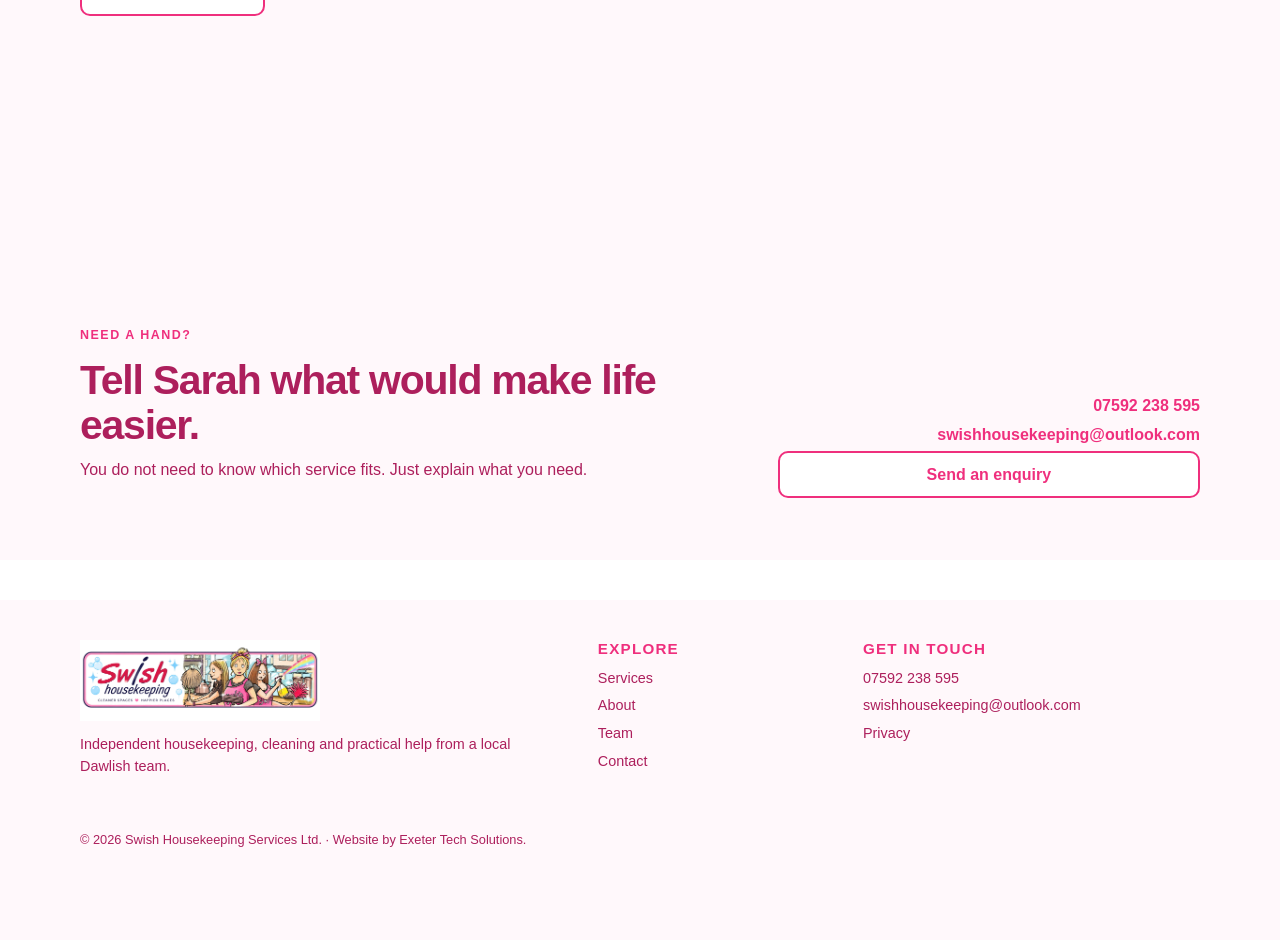
==== commit 91cbd7ec: "Polish mobile layouts and add visitor accessibility display controls" ====
--- a/index.html
+++ b/index.html
@@ -1,4 +1,4 @@
-<!doctype html><html lang="en-GB"><head><meta charset="utf-8"><meta name="viewport" content="width=device-width,initial-scale=1"><title>Swish Housekeeping | Dawlish cleaning and home help</title><meta name="description" content="Independent Dawlish housekeeping, cleaning, ironing, errands and practical home help from Sarah and the Swish team."><meta name="theme-color" content="#ef2f7d"><link rel="icon" href="assets/images/favicon.jpg" type="image/jpeg"><link rel="stylesheet" href="assets/css/styles.css?v=25"></head><body><a class="skip-link" href="#main">Skip to main content</a>
+<!doctype html><html lang="en-GB"><head><meta charset="utf-8"><meta name="viewport" content="width=device-width,initial-scale=1"><title>Swish Housekeeping | Dawlish cleaning and home help</title><meta name="description" content="Independent Dawlish housekeeping, cleaning, ironing, errands and practical home help from Sarah and the Swish team."><meta name="theme-color" content="#ef2f7d"><link rel="icon" href="assets/images/favicon.jpg" type="image/jpeg"><link rel="stylesheet" href="assets/css/styles.css?v=25"><link rel="stylesheet" href="assets/css/mobile-accessibility.css?v=1"></head><body><a class="skip-link" href="#main">Skip to main content</a>
 <header class="site-header"><div class="container nav-wrap"><a class="brand-mark" href="index.html" aria-label="Swish Housekeeping home"><img src="assets/images/swish-header-logo.jpg" alt="Swish Housekeeping"></a><button class="nav-toggle" type="button" aria-controls="main-menu" aria-expanded="false">Menu</button><nav class="nav-links" id="main-menu"><a aria-current="page" href="index.html">Home</a><a href="services.html">Services</a><a href="about.html">About</a><a href="team.html">Team</a><a href="contact.html">Contact</a><a class="call" href="tel:07592238595">07592 238 595</a><a class="facebook-nav" href="https://www.facebook.com/profile.php?id=100063572981256" target="_blank" rel="noopener" aria-label="Swish Housekeeping on Facebook" title="Facebook">Facebook</a></nav></div></header>
 <main id="main">
 <section class="hero"><div class="container hero-grid"><div class="hero-photo-wrap"><img class="hero-photo" src="assets/images/team-van.png" alt="Two Swish Housekeeping team members smiling beside the Swish van"></div><div class="hero-copy-panel"><span class="eyebrow editable">Dawlish · independent · since 2014</span><h1 class="editable">A local team that gets stuck in.</h1><p class="hero-copy editable">Cleaning, ironing, errands, companionship and practical home help from Sarah and the Swishers - with plenty of personality and no fuss.</p><div class="actions"><a class="button editable" href="contact.html">Ask Sarah</a><a class="button alt editable" href="services.html">See what we do</a></div></div></div></section>
@@ -9,4 +9,4 @@
 <section class="section soft"><div class="container video-feature"><div><span class="eyebrow editable">A recent clean</span><h2 class="editable">See Swish in action.</h2><p class="editable">A quick look at the team getting stuck into a recent job.</p><a class="text-link" href="https://www.facebook.com/reel/1741306253791441" target="_blank" rel="noopener">Watch on Facebook</a></div><div class="video-frame"><iframe title="Swish Housekeeping recent clean on Facebook" src="https://www.facebook.com/plugins/video.php?href=https%3A%2F%2Fwww.facebook.com%2Freel%2F1741306253791441&show_text=false&width=500" loading="lazy" allow="autoplay; clipboard-write; encrypted-media; picture-in-picture; web-share" allowfullscreen></iframe></div></div></section>
 
 <section class="home-contact"><div class="container home-contact-inner"><div><span class="eyebrow editable">Need a hand?</span><h2 class="editable">Tell Sarah what would make life easier.</h2><p class="editable">You do not need to know which service fits. Just explain what you need.</p></div><div class="home-contact-links"><a href="tel:07592238595">07592 238 595</a><a href="mailto:swishhousekeeping@outlook.com">swishhousekeeping@outlook.com</a><a class="text-link" href="contact.html">Send an enquiry</a></div></div></section>
-</main><footer class="footer"><div class="container"><div class="footer-grid"><div><img class="footer-logo" src="assets/images/swish-header-logo.jpg" alt="Swish Housekeeping"><p>Independent housekeeping, cleaning and practical help from a local Dawlish team.</p></div><div><h2>Explore</h2><a href="services.html">Services</a><a href="about.html">About</a><a href="team.html">Team</a><a href="contact.html">Contact</a></div><div><h2>Get in touch</h2><a href="tel:07592238595">07592 238 595</a><a href="mailto:swishhousekeeping@outlook.com">swishhousekeeping@outlook.com</a><a href="privacy.html">Privacy</a></div></div><div class="subfooter">© <span class="year"></span> Swish Housekeeping Services Ltd. · Website by Exeter Tech Solutions.</div></div></footer><script src="assets/js/main.js"></script></body></html>
+</main><footer class="footer"><div class="container"><div class="footer-grid"><div><img class="footer-logo" src="assets/images/swish-header-logo.jpg" alt="Swish Housekeeping"><p>Independent housekeeping, cleaning and practical help from a local Dawlish team.</p></div><div><h2>Explore</h2><a href="services.html">Services</a><a href="about.html">About</a><a href="team.html">Team</a><a href="contact.html">Contact</a></div><div><h2>Get in touch</h2><a href="tel:07592238595">07592 238 595</a><a href="mailto:swishhousekeeping@outlook.com">swishhousekeeping@outlook.com</a><a href="privacy.html">Privacy</a></div></div><div class="subfooter">© <span class="year"></span> Swish Housekeeping Services Ltd. · Website by Exeter Tech Solutions.</div></div></footer><script src="assets/js/main.js"></script><script src="assets/js/accessibility.js?v=1"></script></body></html>
--- a/assets/css/mobile-accessibility.css
+++ b/assets/css/mobile-accessibility.css
@@ -0,0 +1,99 @@
+/* Small responsive fixes; the existing desktop design stays in styles.css. */
+body { overflow-wrap: anywhere; }
+.container > *, .form, .form label, .form-wrap, .video-frame { min-width: 0; }
+.form input, .form select, .form textarea { min-width: 0; max-width: 100%; font-size: 1rem; }
+.contact-details a, .footer a, .home-contact-links a { overflow-wrap: anywhere; }
+.site-header { position: relative; }
+:focus-visible { outline: 3px solid var(--pink-deep); outline-offset: 4px; }
+a, button, input, select, textarea { scroll-margin-block: 100px; }
+
+@media (max-width: 1100px) {
+  .nav-wrap { min-height: 82px; gap: 16px; }
+  .brand-mark { width: 270px; max-width: 58vw; }
+  .nav-toggle { display: block; min-height: 44px; flex-shrink: 0; }
+  .nav-links {
+    display: none; position: absolute; top: 100%; left: 12px; right: 12px;
+    margin: 0; background: #fff; border: 2px solid var(--pink); padding: 12px;
+    flex-direction: column; align-items: stretch; gap: 4px; z-index: 30;
+    max-height: calc(100vh - 100px); max-height: calc(100dvh - 100px); overflow-y: auto;
+  }
+  .nav-links.open { display: flex; }
+  .nav-links a, .nav-links a[aria-current="page"] { padding: 10px; min-height: 44px; text-align: center; }
+  .nav-links .call, .nav-links .facebook-nav { width: 100%; min-height: 44px; margin: 0; }
+}
+@media (max-width: 900px) {
+  .home-services, .recent-wrap, .video-feature, .home-contact-inner { grid-template-columns: minmax(0, 1fr); gap: 32px; }
+  .video-frame { width: 100%; max-width: 420px; margin: 0; }
+  .home-contact-links { text-align: left; }
+}
+@media (max-width: 620px) {
+  .brand-mark { width: 220px; }
+  .form input, .form select, .form textarea { font-size: max(16px, 1rem); }
+  .form-wrap { padding: 20px; }
+  .button, .text-link, .nav-toggle { min-height: 44px; }
+}
+
+/* Visitor-controlled display options, matching the ETS controls. */
+.accessibility-tools { position: fixed; right: 18px; bottom: 18px; z-index: 1000; font-size: 1rem; }
+.accessibility-toggle {
+  min-height: 46px; padding: 10px 16px; border: 2px solid #fff; border-radius: 999px;
+  background: var(--pink-deep); color: #fff; box-shadow: 0 4px 18px rgba(0,0,0,.18);
+  font: inherit; font-weight: 800; cursor: pointer;
+}
+.accessibility-panel {
+  position: absolute; right: 0; bottom: calc(100% + 10px);
+  width: min(280px, calc(100vw - 36px)); max-height: calc(100vh - 110px);
+  max-height: calc(100dvh - 110px); overflow-y: auto;
+  padding: 16px; border: 2px solid var(--pink-deep); border-radius: 14px;
+  background: #fff; color: var(--pink-deep); box-shadow: 0 4px 24px rgba(0,0,0,.16);
+}
+.accessibility-panel[hidden] { display: none; }
+.accessibility-panel p { margin: 0 0 10px; }
+.accessibility-panel button {
+  display: block; width: 100%; min-height: 44px; margin-top: 8px; padding: 10px 12px;
+  border: 2px solid var(--pink-deep); border-radius: 9px; background: #fff; color: var(--pink-deep);
+  font: inherit; font-weight: 700; line-height: 1.4; text-align: left; cursor: pointer;
+}
+.accessibility-panel button[aria-pressed="true"] { background: var(--pink-deep); color: #fff; }
+.accessibility-tools :focus-visible { outline: 3px solid #0047a8; outline-offset: 3px; }
+.footer { padding-bottom: 90px; }
+
+html.large-text { font-size: 118%; }
+html.large-text body { font-size: 1rem; }
+html.comfortable-spacing body { letter-spacing: .03em; word-spacing: .12em; line-height: 1.8; }
+html.comfortable-spacing p, html.comfortable-spacing li { line-height: 1.9; }
+html.comfortable-spacing h1, html.comfortable-spacing h2, html.comfortable-spacing h3 { line-height: 1.35; letter-spacing: .01em; }
+html.underline-links a { text-decoration: underline !important; text-decoration-thickness: 2px; text-underline-offset: .2em; }
+
+/* High contrast is applied to text and controls, preserving photographs. */
+html.high-contrast {
+  --pink: #000; --pink-deep: #000; --pink-soft: #000; --pink-wash: #fff;
+}
+html.high-contrast body, html.high-contrast main, html.high-contrast section,
+html.high-contrast .personality-copy, html.high-contrast .companion-copy,
+html.high-contrast .form-wrap, html.high-contrast .team-join, html.high-contrast .footer,
+html.high-contrast .nav-links, html.high-contrast .accessibility-panel { background: #fff !important; color: #000 !important; box-shadow: none; }
+html.high-contrast h1, html.high-contrast h2, html.high-contrast h3,
+html.high-contrast p, html.high-contrast li, html.high-contrast label,
+html.high-contrast .eyebrow, html.high-contrast figcaption, html.high-contrast time { color: #000 !important; }
+html.high-contrast a { color: #0047a8; text-decoration: underline; }
+html.high-contrast .nav-links a[aria-current="page"] { background: #fff; color: #000; border: 2px solid #000; }
+html.high-contrast .button, html.high-contrast .text-link,
+html.high-contrast .nav-links .call, html.high-contrast .nav-links .facebook-nav,
+html.high-contrast .accessibility-toggle, html.high-contrast .accessibility-panel button[aria-pressed="true"] {
+  background: #000 !important; color: #fff !important; border-color: #000 !important;
+}
+html.high-contrast .nav-toggle, html.high-contrast .accessibility-panel button,
+html.high-contrast .form input, html.high-contrast .form select, html.high-contrast .form textarea {
+  background: #fff; color: #000; border: 2px solid #000;
+}
+html.high-contrast :focus-visible { outline-color: #0047a8; }
+@media (max-width: 620px) {
+  .accessibility-tools { right: 10px; bottom: 10px; }
+  .accessibility-panel { width: min(280px, calc(100vw - 20px)); }
+}
+@media (prefers-reduced-motion: reduce) {
+  html { scroll-behavior: auto; }
+  .nav-links a, .nav-links .facebook-nav { transition: none; }
+  .nav-links .facebook-nav:hover { transform: none; }
+}
